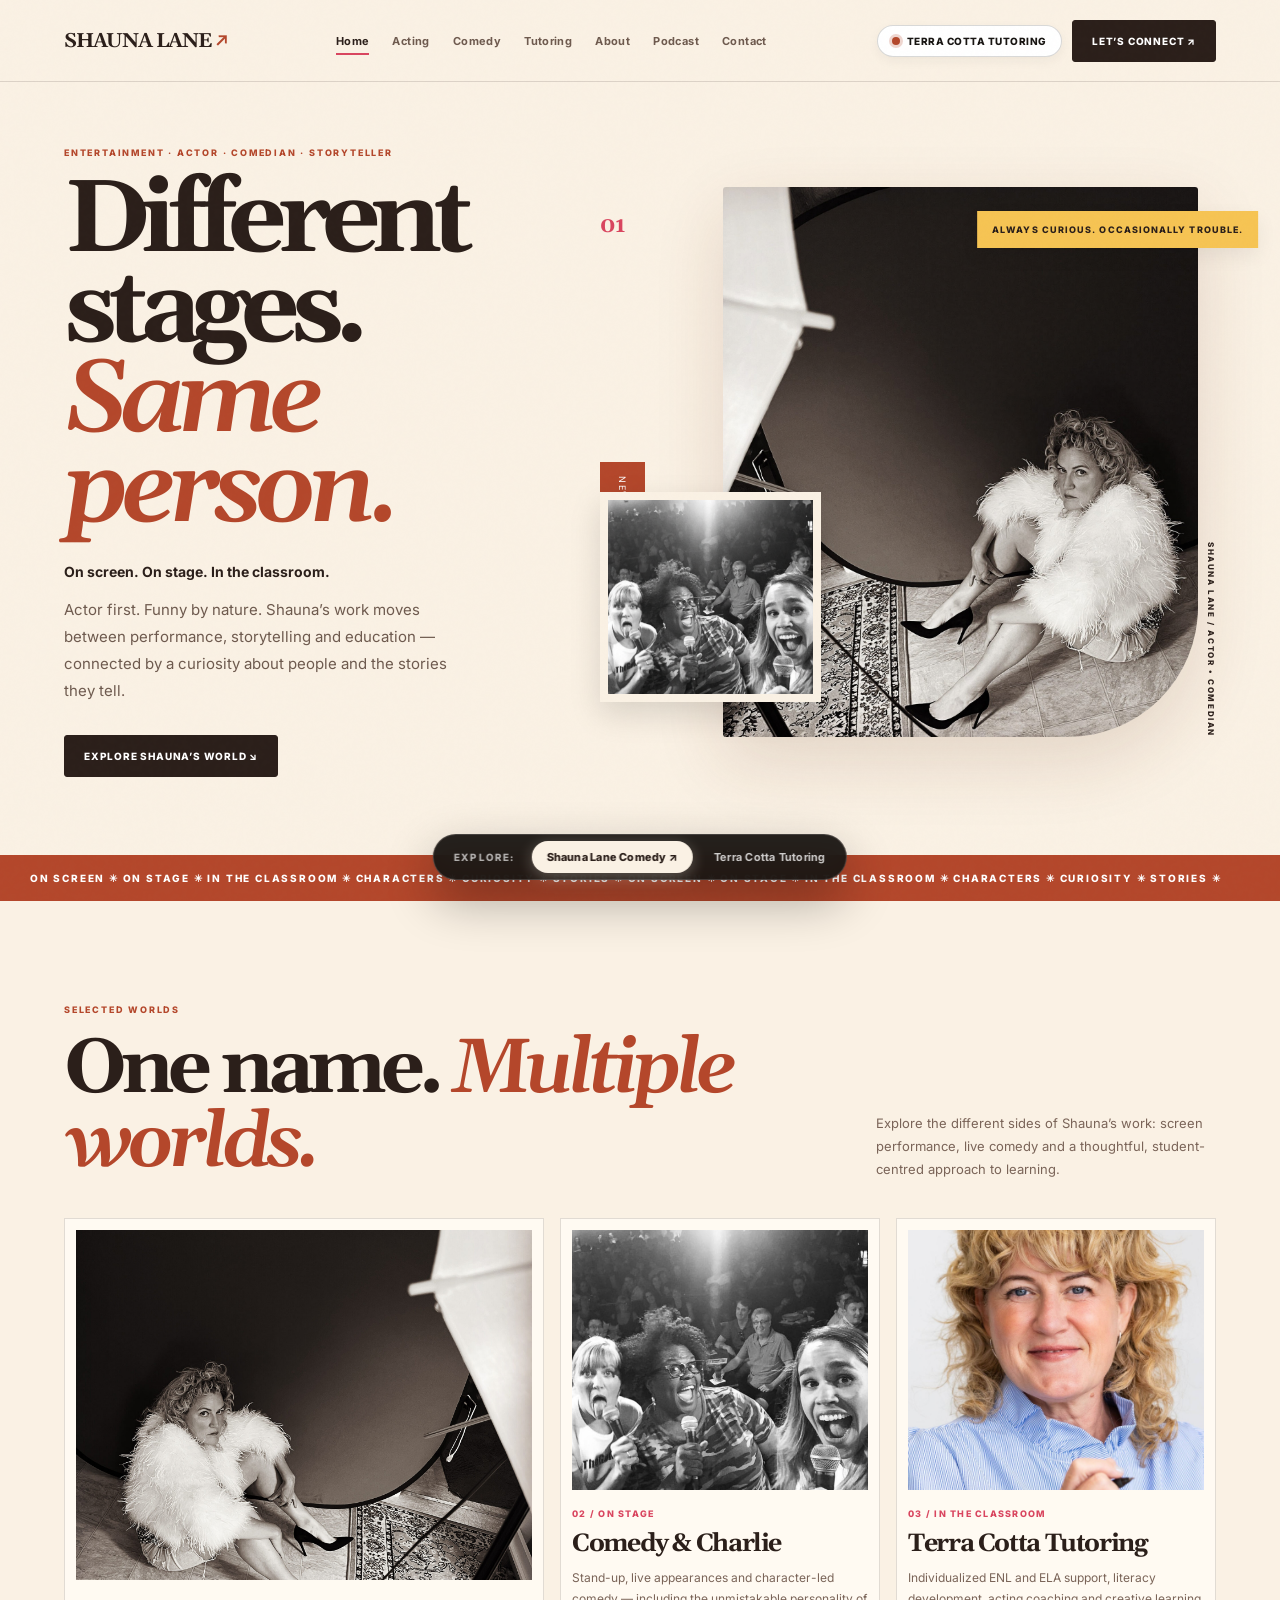
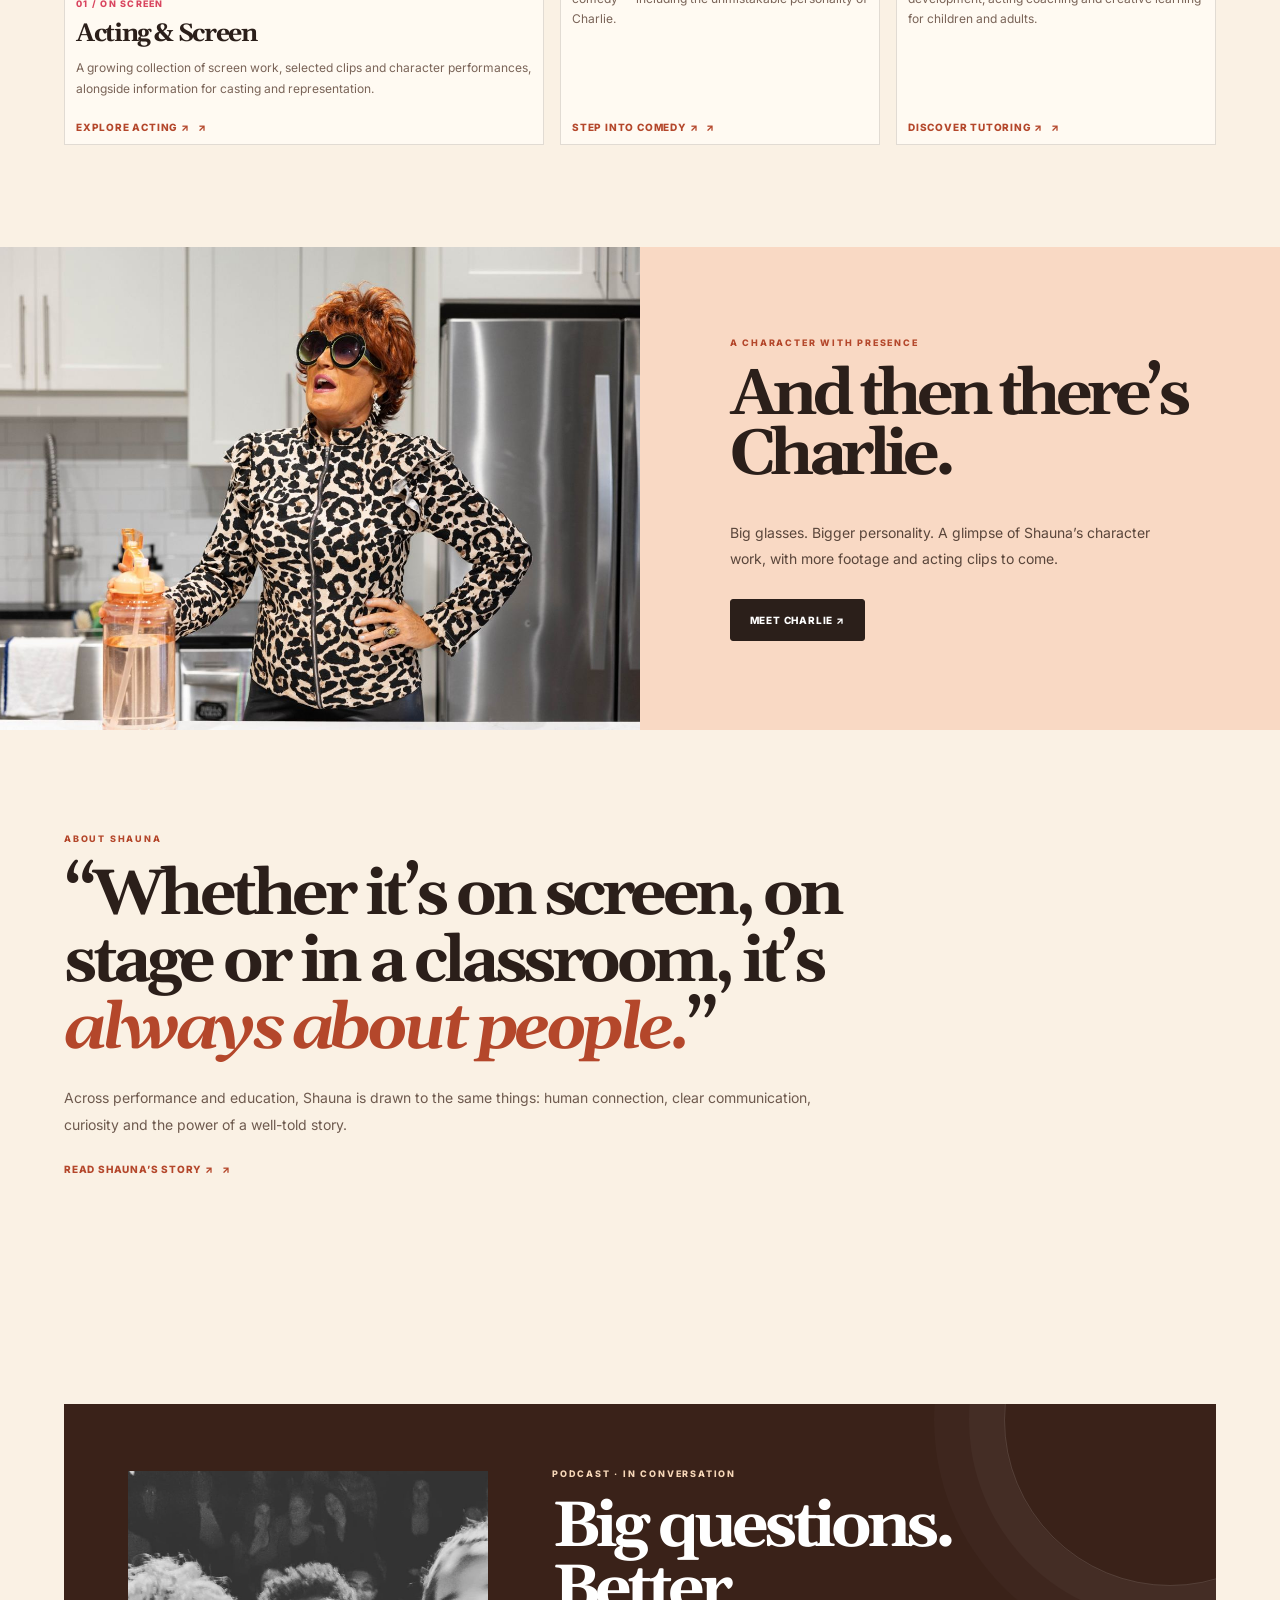
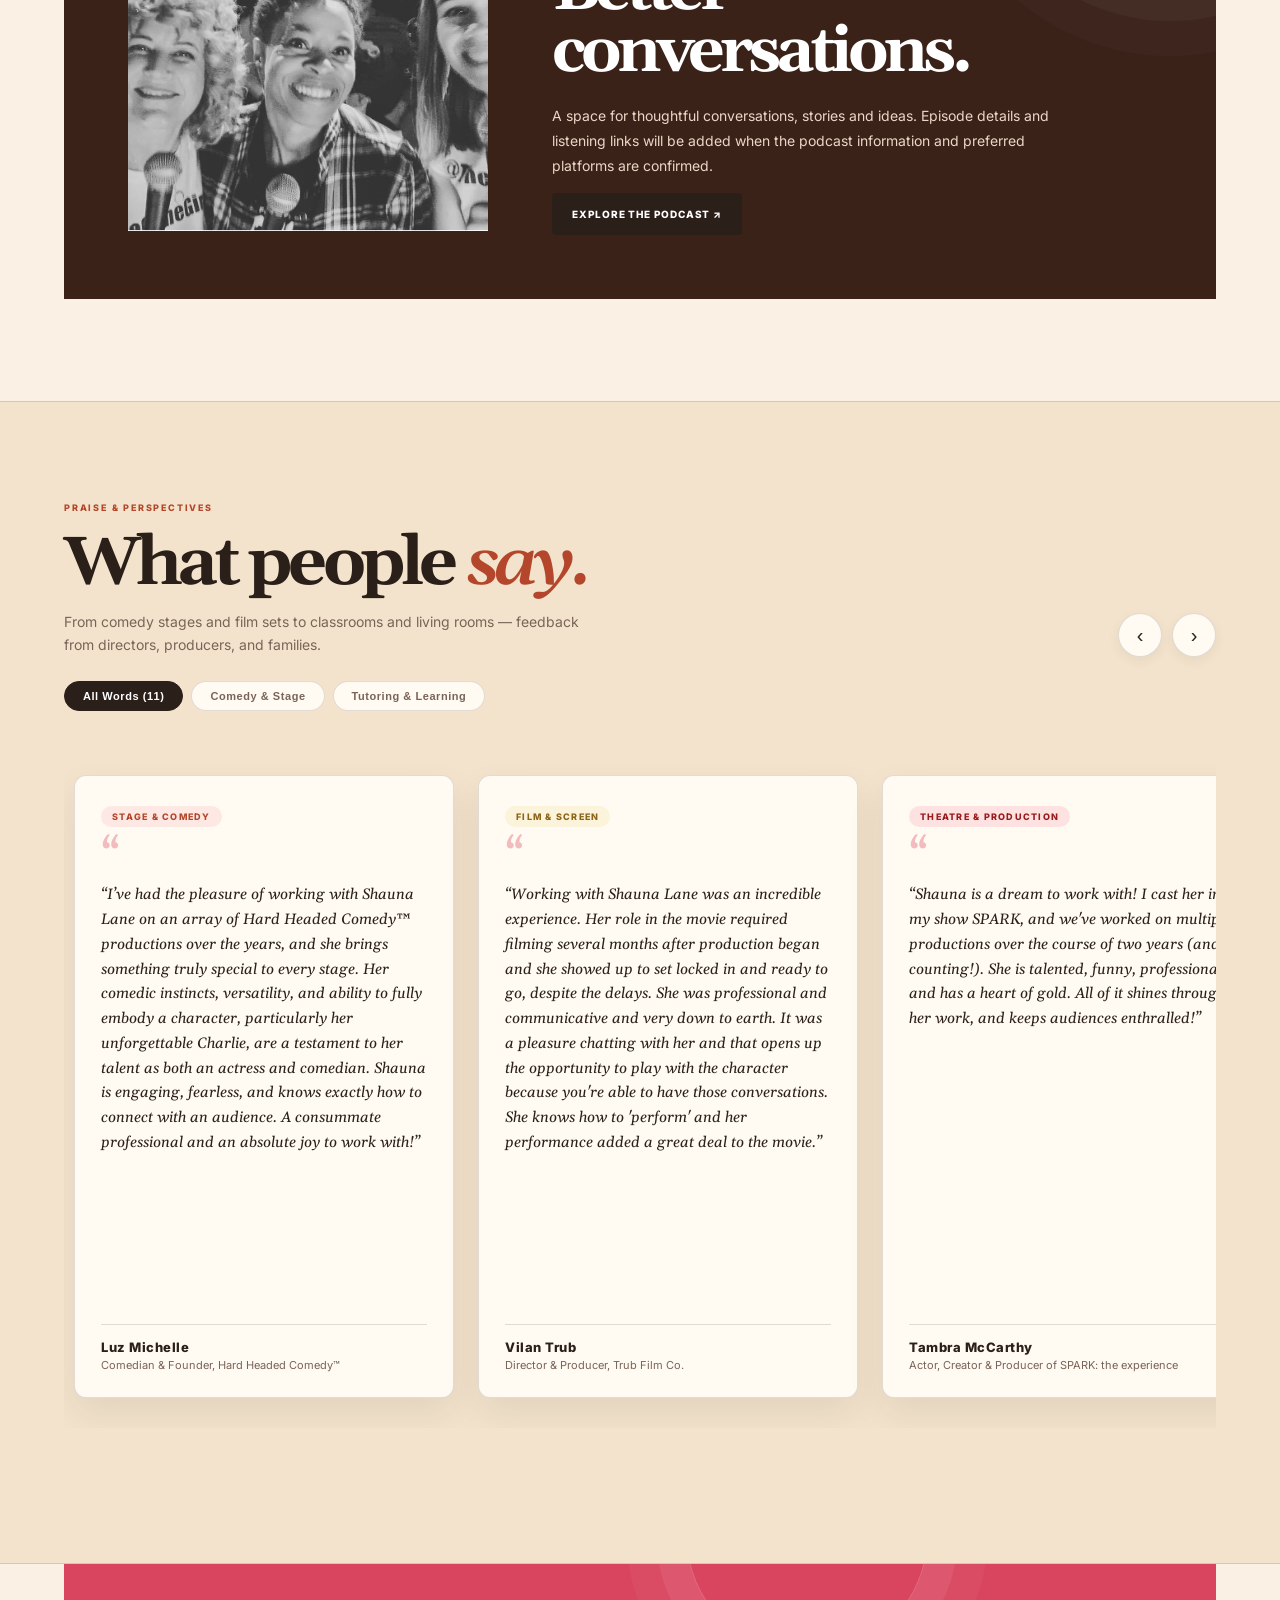
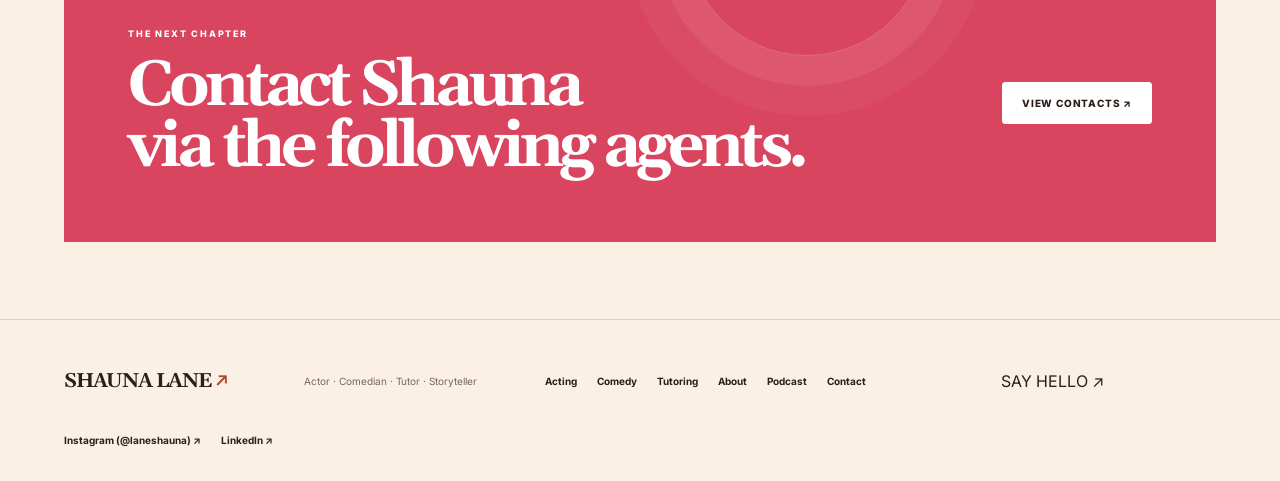
==== index.html @ b065441a "Ensure 3D testimonials are visible in both classic and collage homepage views" ====
<!doctype html>
<html lang="en">
<head>
  <meta charset="utf-8">
  <meta name="viewport" content="width=device-width,initial-scale=1">
  <meta name="theme-color" content="#faf1e4">
  <meta name="robots" content="index, follow">
  <title>Shauna Lane — Actor, Comedian, Tutor, Storyteller</title>
  <meta name="description" content="Actor first. Funny by nature. Shauna’s work moves between performance, storytelling and education — connected by a curiosity about people and the stories they tell.">
  <link rel="stylesheet" href="style.css">
  <link rel="stylesheet" href="warm-collage.css">
</head>
<body data-home-version="classic">
  <div class="progress" id="progress"></div>

  <!-- SHARED SITE TOPBAR WITH INTEGRATED VERSION SWITCHER -->
  <header class="topbar">
    <a class="wordmark" href="index.html">SHAUNA LANE<span>↗</span></a>
    <nav id="nav">
      <a class="active" href="index.html">Home</a>
      <a class="" href="acting.html">Acting</a>
      <a class="" href="comedy.html">Comedy</a>
      <a class="" href="tutoring.html">Tutoring</a>
      <a class="" href="about.html">About</a>
      <a class="" href="podcast.html">Podcast</a>
      <a class="" href="contact.html">Contact</a>
    </nav>
    <div class="topbar-actions">
      <a class="version-pill-header" href="https://terracottatutoring.com/" title="Visit the Terra Cotta Tutoring education site">
        <span class="dot"></span>
        <span class="label-text">Terra Cotta Tutoring</span>
      </a>
      <a class="connect" href="contact.html">LET’S CONNECT ↗</a>
      <button class="menu" id="menu" aria-label="Toggle navigation" aria-expanded="false">☰</button>
    </div>
  </header>

  <!-- ========================================================================
       VERSION 2: WARM & EXPRESSIVE COLLAGE HOMEPAGE (INSPIRED FREE-SPACING)
       Uses 100% genuine assets from the project ZIP
       ======================================================================== -->
  <main id="home-v2-collage" class="wc-wrapper">

    <!-- 1. HERO SECTION: FREE-SPACING COLLAGE -->
    <section class="wc-hero">
      <div class="wc-hero-brush-tl"></div>

      <div class="wc-container">
        <div class="wc-hero-grid">

          <!-- Left Column: Stacked Marker Headline -->
          <div class="wc-hero-left">
            <h1 class="wc-hero-stack">
              <span>Actor.</span>
              <span>Comedian.</span>
              <span>Tutor.</span>
              <span class="storyteller-line">Storyteller.</span>
            </h1>
            <p class="wc-hero-sub">Different stages. Same person.</p>
            <div class="wc-hero-curious">
              <span>Always curious.</span>
              <!-- Hand-drawn Heart SVG -->
              <svg width="28" height="28" viewBox="0 0 36 36" fill="none" aria-hidden="true">
                <path d="M18 30C18 30 5 21.2 5 11.8C5 7.4 8.4 4.5 12.2 4.5C15.1 4.5 17.2 6.4 18 8.6C18.8 6.4 20.9 4.5 23.8 4.5C27.6 4.5 31 7.4 31 11.8C31 21.2 18 30 18 30Z" stroke="#181512" stroke-width="2.6" stroke-linecap="round" stroke-linejoin="round"/>
              </svg>
            </div>
            <a class="wc-btn-pink" href="#wc-worlds">
              <span>Explore My World</span>
              <span aria-hidden="true">↓</span>
            </a>
          </div>

          <!-- Center Column: Expressive Portrait + Pink Aura + Crown Doodle -->
          <div class="wc-hero-center">
            <div class="wc-pink-aura"></div>

            <!-- Hand-drawn Crown SVG -->
            <svg class="wc-crown-doodle" viewBox="0 0 80 60" fill="none" aria-hidden="true">
              <path d="M10 48L6 16L27 31L40 10L53 31L74 16L70 48H10Z" stroke="#181512" stroke-width="4" stroke-linecap="round" stroke-linejoin="round" fill="#FFD633" fill-opacity="0.35"/>
            </svg>

            <div class="wc-center-portrait-frame">
              <img src="assets/acting.jpg" alt="Shauna Lane expressive portrait">
            </div>

            <!-- Handwritten Note Card Bottom-Left of Portrait -->
            <div class="wc-hero-note-card">
              Good People.<br>
              Great Stories.<br>
              Brighter Futures. ♡
            </div>
          </div>

          <!-- Right Column: Taped Polaroids ("On stage." & "In classrooms.") + NYC Skyline -->
          <div class="wc-hero-right">
            <div class="wc-polaroid-pair">
              <a href="comedy.html" class="wc-polaroid stage-pol" title="Explore Live Stand-Up & Comedy">
                <span class="wc-tape-pink" style="top:-10px;left:32%;transform:rotate(-4deg)"></span>
                <img src="assets/live-carolines.jpg" alt="Shauna performing live on stage">
                <span class="wc-polaroid-caption">On stage.</span>
              </a>

              <a href="tutoring.html" class="wc-polaroid class-pol" title="Explore Terra Cotta Tutoring">
                <span class="wc-tape-yellow" style="top:-11px;left:30%;transform:rotate(5deg)"></span>
                <img src="assets/tutoring.jpg" alt="Shauna in classrooms">
                <span class="wc-polaroid-caption">In classrooms.</span>
              </a>
            </div>

            <!-- NYC Skyline Collage + Handwritten City Note -->
            <div class="wc-skyline-cluster">
              <div class="wc-skyline-splash"></div>
              <svg class="wc-skyline-svg" viewBox="0 0 240 155" fill="none" aria-hidden="true">
                <!-- Stylized Empire State & NYC Silhouette -->
                <rect x="14" y="88" width="26" height="67" fill="#181512"/>
                <rect x="18" y="94" width="4" height="6" fill="#FDF8F2"/><rect x="26" y="94" width="4" height="6" fill="#FDF8F2"/>
                <rect x="18" y="106" width="4" height="6" fill="#FDF8F2"/><rect x="26" y="106" width="4" height="6" fill="#FDF8F2"/>
                <rect x="44" y="68" width="30" height="87" fill="#2A2420"/>
                <rect x="88" y="42" width="38" height="113" fill="#181512"/>
                <rect x="95" y="28" width="24" height="16" fill="#181512"/>
                <rect x="102" y="18" width="10" height="12" fill="#181512"/>
                <line x1="107" y1="2" x2="107" y2="18" stroke="#181512" stroke-width="3"/>
                <!-- Windows on Empire State -->
                <rect x="94" y="50" width="4" height="90" fill="#FDF8F2" opacity="0.55"/>
                <rect x="105" y="50" width="4" height="90" fill="#FDF8F2" opacity="0.55"/>
                <rect x="116" y="50" width="4" height="90" fill="#FDF8F2" opacity="0.55"/>
                <rect x="132" y="62" width="32" height="93" fill="#231F1C"/>
                <polygon points="148,44 132,62 164,62" fill="#231F1C"/>
                <rect x="168" y="80" width="28" height="75" fill="#181512"/>
                <rect x="200" y="96" width="26" height="59" fill="#2A2420"/>
              </svg>
              <div class="wc-city-note">
                New York.<br>
                London.<br>
                And Beyond. ♡
              </div>
            </div>
          </div>

        </div>
      </div>
    </section>

    <!-- 2. DUAL SPLIT SHOWCASE: "MAKE ME LAUGH" VS "HELP ME LEARN" -->
    <section class="wc-dual-worlds" id="wc-worlds">

      <!-- Left: MAKE ME LAUGH -->
      <div class="wc-world-laugh">
        <div class="wc-world-copy">
          <h2>MAKE ME<br>LAUGH</h2>
          <p class="wc-world-lead">Stand-up. Stories.<br>Characters. Live shows.</p>
          <div class="wc-world-cta-row">
            <a href="comedy.html" class="wc-circle-arrow pink" aria-label="Explore Comedy & Charlie">→</a>
            <div class="wc-hand-list">
              Comedy<br>
              Storytelling<br>
              Live Shows<br>
              ✳ Charlie &amp; More
            </div>
          </div>
        </div>
        <div class="wc-world-media">
          <a href="comedy.html" class="wc-stage-frame">
            <img src="assets/live-nycc.jpg" alt="Shauna Lane live stand-up at New York Comedy Club">
          </a>
        </div>
      </div>

      <!-- Right: HELP ME LEARN -->
      <div class="wc-world-learn">
        <div class="wc-world-copy">
          <h2>HELP ME<br>LEARN</h2>
          <p class="wc-world-lead">Personalized tutoring for<br>brighter futures.</p>
          <div class="wc-world-cta-row">
            <a href="tutoring.html" class="wc-circle-arrow blue" aria-label="Explore Terra Cotta Tutoring">→</a>
            <div class="wc-hand-list" style="color:var(--wc-ink)">
              ENL &amp; ELA<br>
              Grades K–12 &amp; Adults<br>
              Acting Coaching
            </div>
          </div>
        </div>
        <div class="wc-learn-photo-wrap">
          <a href="tutoring.html">
            <img class="wc-learn-img" src="assets/tutoring.jpg" alt="Shauna Lane — Terra Cotta Tutoring">
          </a>
          <div class="wc-pink-postit">
            <span class="wc-tape-yellow" style="top:-10px;left:28%;width:52px;height:18px"></span>
            Curiosity<br>
            Confidence<br>
            Growth<br>
            Always ♡
          </div>
        </div>
      </div>

    </section>

    <!-- 3. CREDENTIALS / STAGES / IN CONVERSATION BAR -->
    <section class="wc-featured-bar">
      <div class="wc-container wc-featured-inner">
        <div class="wc-featured-left">
          <div class="wc-featured-eyebrow">FEATURED STAGES / CREDENTIALS / IN CONVERSATION</div>
          <div class="wc-badges-row">
            <a href="comedy.html" class="wc-badge-item">CAROLINE’S ON BROADWAY</a>
            <a href="comedy.html" class="wc-badge-item sans">NY COMEDY FESTIVAL</a>
            <a href="tutoring.html" class="wc-badge-item wc-badge-bbc"><span>NTA</span> CERTIFIED TUTOR</a>
            <a href="podcast.html" class="wc-badge-item sans">🎙️ Apple Podcasts</a>
            <a href="podcast.html" class="wc-badge-item sans">🟢 Spotify</a>
          </div>
        </div>
        <div class="wc-featured-note">
          <div>
            Ideas · People<br>
            Growth · Laughter<br>
            Always.
          </div>
          <span style="font-size:26px">♡</span>
        </div>
      </div>
    </section>

    <!-- 4. "HI, I'M SHAUNA LANE" BIO + TAPED B&W PORTRAIT + QUOTE & CASSETTE -->
    <section class="wc-bio-section">
      <div class="wc-container wc-bio-grid">

        <!-- Left Bio Intro -->
        <div class="wc-bio-intro">
          <span class="hi-script">Hi, I’m</span>
          <h2>SHAUNA LANE</h2>
          <p>A comedian, actor and tutor who believes in good conversations, bigger possibilities and a kinder, more curious world. Across screen performance, live comedy and individualized teaching, it’s always about human connection.</p>
          <div class="wc-bio-actions">
            <a class="wc-btn-dark" href="about.html">
              <span>More About Me</span>
              <span>→</span>
            </a>
            <button type="button" class="wc-showreel-trigger"
              data-video-src="assets/just-go-along.mp4"
              data-video-poster="assets/just-go-along.jpg"
              data-video-title="Shauna Lane — Selected Screen Clip (Just Go Along With It)">
              <span class="wc-play-ring">▶</span>
              <span class="wc-showreel-text">
                <strong>Watch Screen Clip</strong>
                <span>Play Featured Reel</span>
              </span>
            </button>
          </div>
        </div>

        <!-- Center Taped B&W Portrait (`ss.jpg` from ZIP) -->
        <div class="wc-bio-portrait-box">
          <div class="wc-bio-polaroid">
            <span class="wc-tape-blue" style="top:-12px;left:18%;transform:rotate(-14deg)"></span>
            <span class="wc-tape-blue" style="bottom:-10px;left:32%;transform:rotate(12deg)"></span>
            <img src="ss.jpg" alt="Shauna Lane black and white portrait">
          </div>
          <div class="wc-sticky-note wc-bio-sticky">
            Same Person.<br>
            Multiple Worlds.<br>
            More to Explore.
          </div>
        </div>

        <!-- Right Quote & Retro Pink Cassette -->
        <div class="wc-bio-quote-col">
          <div>
            <span class="wc-quote-marks">“</span>
            <blockquote>
              Curiosity<br>
              changes<br>
              everything.
            </blockquote>
            <cite>— SHAUNA LANE</cite>
          </div>

          <div class="wc-cassette-illustration">
            <a href="podcast.html" title="Explore Podcast & Conversations">
              <svg class="wc-cassette-svg" viewBox="0 0 220 140" fill="none" aria-hidden="true">
                <rect x="8" y="10" width="204" height="120" rx="14" fill="#FF7EB9" stroke="#181512" stroke-width="4"/>
                <rect x="24" y="24" width="172" height="68" rx="8" fill="#FDF8F2" stroke="#181512" stroke-width="3"/>
                <rect x="24" y="24" width="172" height="18" rx="4" fill="#FFD633"/>
                <rect x="52" y="48" width="116" height="32" rx="16" fill="#181512"/>
                <circle cx="76" cy="64" r="11" fill="#FDF8F2" stroke="#181512" stroke-width="3"/>
                <circle cx="144" cy="64" r="11" fill="#FDF8F2" stroke="#181512" stroke-width="3"/>
                <rect x="95" y="54" width="30" height="20" rx="3" fill="#FF7EB9"/>
                <path d="M46 130L58 102H162L174 130" stroke="#181512" stroke-width="4" fill="#FF55A3"/>
                <circle cx="78" cy="116" r="4" fill="#181512"/>
                <circle cx="142" cy="116" r="4" fill="#181512"/>
              </svg>
            </a>
          </div>
        </div>

      </div>
    </section>

    <!-- COMBINED 3D SCROLL TESTIMONIALS (ENTERTAINMENT & TUTORING) -->
    <section class="t3d-section" id="testimonials">
      <div class="t3d-container">
        <div class="t3d-header">
          <div class="t3d-header-left">
            <div class="eyebrow">PRAISE &amp; PERSPECTIVES</div>
            <h2>What people <em>say.</em></h2>
            <p>From comedy stages and film sets to classrooms and living rooms — feedback from directors, producers, and families.</p>
          </div>
          <div class="t3d-controls">
            <button class="t3d-arrow prev" type="button" aria-label="Previous testimonial">‹</button>
            <button class="t3d-arrow next" type="button" aria-label="Next testimonial">›</button>
          </div>
        </div>

        <!-- CATEGORY FILTERS -->
        <div class="t3d-filters">
          <button class="t3d-filter-btn active" type="button" data-filter="all">All Words (11)</button>
          <button class="t3d-filter-btn" type="button" data-filter="entertainment">Comedy &amp; Stage</button>
          <button class="t3d-filter-btn" type="button" data-filter="tutoring">Tutoring &amp; Learning</button>
        </div>

        <!-- 3D CAROUSEL VIEWPORT & TRACK -->
        <div class="t3d-viewport">
          <div class="t3d-track">
            <!-- 1. Luz Michelle (Comedy) -->
            <div class="t3d-card" data-category="comedy">
              <div>
                <span class="t3d-badge comedy">STAGE &amp; COMEDY</span>
                <span class="t3d-quote-mark">“</span>
                <p class="t3d-body">“I’ve had the pleasure of working with Shauna Lane on an array of Hard Headed Comedy™ productions over the years, and she brings something truly special to every stage. Her comedic instincts, versatility, and ability to fully embody a character, particularly her unforgettable Charlie, are a testament to her talent as both an actress and comedian. Shauna is engaging, fearless, and knows exactly how to connect with an audience. A consummate professional and an absolute joy to work with!”</p>
              </div>
              <div class="t3d-author-box">
                <span class="t3d-author-name">Luz Michelle</span>
                <span class="t3d-author-role">Comedian &amp; Founder, Hard Headed Comedy™</span>
              </div>
            </div>

            <!-- 2. Vilan Trub (Film) -->
            <div class="t3d-card" data-category="film">
              <div>
                <span class="t3d-badge film">FILM &amp; SCREEN</span>
                <span class="t3d-quote-mark">“</span>
                <p class="t3d-body">“Working with Shauna Lane was an incredible experience. Her role in the movie required filming several months after production began and she showed up to set locked in and ready to go, despite the delays. She was professional and communicative and very down to earth. It was a pleasure chatting with her and that opens up the opportunity to play with the character because you're able to have those conversations. She knows how to 'perform' and her performance added a great deal to the movie.”</p>
              </div>
              <div class="t3d-author-box">
                <span class="t3d-author-name">Vilan Trub</span>
                <span class="t3d-author-role">Director &amp; Producer, Trub Film Co.</span>
              </div>
            </div>

            <!-- 3. Tambra McCarthy (Theatre/Production) -->
            <div class="t3d-card" data-category="spark">
              <div>
                <span class="t3d-badge spark">THEATRE &amp; PRODUCTION</span>
                <span class="t3d-quote-mark">“</span>
                <p class="t3d-body">“Shauna is a dream to work with! I cast her in my show SPARK, and we've worked on multiple productions over the course of two years (and counting!). She is talented, funny, professional and has a heart of gold. All of it shines through her work, and keeps audiences enthralled!”</p>
              </div>
              <div class="t3d-author-box">
                <span class="t3d-author-name">Tambra McCarthy</span>
                <span class="t3d-author-role">Actor, Creator &amp; Producer of SPARK: the experience</span>
              </div>
            </div>

            <!-- 4. Chris F. (Tutoring) -->
            <div class="t3d-card" data-category="tutoring">
              <div>
                <span class="t3d-badge tutoring">ACADEMIC &amp; CONFIDENCE</span>
                <span class="t3d-quote-mark">“</span>
                <p class="t3d-body">“Shauna is a wonderful tutor who was able to help my 17 year-old daughter across a variety of subjects. She has the kind of personality that made it easy for her to form a connection and her sense of humor provided a necessary lightness to what sometimes can be a slog for my daughter. Prior to working with Shauna my daughter lacked confidence and interest in school, but through their work together over the course of the academic year she became much more confident and developed a more secure belief in her abilities.”</p>
              </div>
              <div class="t3d-author-box">
                <span class="t3d-author-name">CHRIS F.</span>
                <span class="t3d-author-role">Parent of 17-Year-Old Student</span>
              </div>
            </div>

            <!-- 5. Jim G. (Tutoring) -->
            <div class="t3d-card" data-category="tutoring">
              <div>
                <span class="t3d-badge tutoring">READING &amp; ESL</span>
                <span class="t3d-quote-mark">“</span>
                <p class="t3d-body">“Shauna is an excellent tutor for reading and ESL. She always comes prepared with age and level-appropriate materials designed specifically for the kids. My daughter loves her and is always looking forward to the lessons.”</p>
              </div>
              <div class="t3d-author-box">
                <span class="t3d-author-name">JIM G.</span>
                <span class="t3d-author-role">Parent</span>
              </div>
            </div>

            <!-- 6. Ivette F. (Tutoring) -->
            <div class="t3d-card" data-category="tutoring">
              <div>
                <span class="t3d-badge tutoring">READING ENRICHMENT</span>
                <span class="t3d-quote-mark">“</span>
                <p class="t3d-body">“My experience with Shauna has been superb. I needed help providing reading enrichment to my children at our local library. Prior to meeting with her, we spoke on the phone and she immediately understood my needs. When working with my children, she always arrives on time to our library sessions and even brings materials for the kids to work on that supports their reading and reinforces their learning. In addition, she’s great when working with them independently or as a group. She understands their distinct personalities and needs and makes necessary adjustments in the routine to keep their interest in the reading material. Shauna has truly exceeded all of my expectations. My children and I are very fortunate to work with her.”</p>
              </div>
              <div class="t3d-author-box">
                <span class="t3d-author-name">IVETTE F.</span>
                <span class="t3d-author-role">Library Reading Enrichment Parent</span>
              </div>
            </div>

            <!-- 7. Amanda R. (Tutoring) -->
            <div class="t3d-card" data-category="tutoring">
              <div>
                <span class="t3d-badge tutoring">ESL ACCELERATION</span>
                <span class="t3d-quote-mark">“</span>
                <p class="t3d-body">“My son has been her student since we moved to the US in July 2023 and her expertise and support definitely made him adapt well and faster to the new school as well as significantly improve his English. She is a very serious and competent professional, great with kids! We are very glad we found her.”</p>
              </div>
              <div class="t3d-author-box">
                <span class="t3d-author-name">AMANDA R.</span>
                <span class="t3d-author-role">Parent of ESL Student</span>
              </div>
            </div>

            <!-- 8. Sheila H. (Tutoring) -->
            <div class="t3d-card" data-category="tutoring">
              <div>
                <span class="t3d-badge tutoring">ADULT ENGLISH LEARNER</span>
                <span class="t3d-quote-mark">“</span>
                <p class="t3d-body">“Amazing English teacher! The classes are well organized, easy to follow, and very effective. She creates a positive and supportive environment, which really helps build confidence. I’ve seen a big improvement in my speaking and understanding. I recommend 100% Terra Cotta Tutoring.”</p>
              </div>
              <div class="t3d-author-box">
                <span class="t3d-author-name">SHEILA H.</span>
                <span class="t3d-author-role">Adult English Student</span>
              </div>
            </div>

            <!-- 9. Christa C. (Tutoring) -->
            <div class="t3d-card" data-category="tutoring">
              <div>
                <span class="t3d-badge tutoring">PERFORMANCE &amp; COACHING</span>
                <span class="t3d-quote-mark">“</span>
                <p class="t3d-body">“Shauna helped my son prepare for a play. She worked with him to create a plan to learn his lines and taught him various techniques to become a better actor. We highly recommend her.”</p>
              </div>
              <div class="t3d-author-box">
                <span class="t3d-author-name">CHRISTA C.</span>
                <span class="t3d-author-role">Acting &amp; Lines Coaching Parent</span>
              </div>
            </div>

            <!-- 10. V SA (Tutoring) -->
            <div class="t3d-card" data-category="tutoring">
              <div>
                <span class="t3d-badge tutoring">COMPOSITION &amp; STRUCTURE</span>
                <span class="t3d-quote-mark">“</span>
                <p class="t3d-body">“My 6th grader really liked working with Shauna last year. He made a lot of progress in composition writing and structure, and his handwriting which was poor when she started working with him. She's very diligent and organized, and provides good direction. I'd recommend her to anyone.”</p>
              </div>
              <div class="t3d-author-box">
                <span class="t3d-author-name">V SA</span>
                <span class="t3d-author-role">6th Grade Parent</span>
              </div>
            </div>

            <!-- 11. Satoshi O. (Tutoring) -->
            <div class="t3d-card" data-category="tutoring">
              <div>
                <span class="t3d-badge tutoring">EARLY LANGUAGE ACQUISITION</span>
                <span class="t3d-quote-mark">“</span>
                <p class="t3d-body">“Shauna is an excellent tutor, and my six-year-old daughter truly enjoys her lessons. My daughter had never used English until she moved to the US a year ago. Shauna's approach aims to make her enjoy this new language and learn important words gradually. This method is effective in helping my child become accustomed to using English. We are consistently impressed by Shauna's attitude during the lessons. She prepares a wide range of games and materials, considering my daughter's interests and progress.”</p>
              </div>
              <div class="t3d-author-box">
                <span class="t3d-author-name">SATOSHI O.</span>
                <span class="t3d-author-role">Parent of 6-Year-Old Student</span>
              </div>
            </div>
          </div>
        </div>
      </div>
    </section>
    <section class="wc-tri-showcase" id="selected">
      <div class="wc-container wc-tri-grid">

        <!-- Column 1: Acting & Screen Work -->
        <article class="wc-tri-card">
          <div class="wc-tri-header">
            <h3>Acting &amp; Screen Work</h3>
            <span style="font-size:26px" aria-hidden="true">🎥</span>
          </div>
          <p class="wc-tri-sub">Commercials, film clips, television and character-driven performances. Click a clip below to preview directly:</p>
          <div class="wc-thumb-trio">
            <button type="button" class="wc-thumb-item"
              data-video-src="assets/just-go-along.mp4"
              data-video-poster="assets/just-go-along.jpg"
              data-video-title="Just Go Along With It — Screen Clip">
              <img src="assets/just-go-along.jpg" alt="Just Go Along With It clip">
              <span class="wc-thumb-play"><span>▶</span></span>
            </button>
            <button type="button" class="wc-thumb-item"
              data-video-src="assets/mamochka.mp4"
              data-video-poster="assets/mamochka.jpg"
              data-video-title="MAMOCHKA — Screen Clip 1">
              <img src="assets/mamochka.jpg" alt="Mamochka clip">
              <span class="wc-thumb-play"><span>▶</span></span>
            </button>
            <a href="acting.html" class="wc-thumb-item" title="View Acting Portfolio">
              <img src="assets/acting-hero.jpg" alt="Shauna Lane Acting Portfolio">
            </a>
          </div>
          <a class="wc-pill-outline" href="acting.html">
            <span>View Clips &amp; Credits</span>
            <span>→</span>
          </a>
        </article>

        <!-- Column 2: Tutoring Services -->
        <article class="wc-tri-card">
          <div class="wc-tri-header">
            <h3>Tutoring Services</h3>
            <span style="font-size:26px" aria-hidden="true">📖</span>
          </div>
          <p class="wc-tri-sub">Terra Cotta Tutoring: individualized ENL, ELA, Orton-Gillingham literacy and acting coaching for K–12 &amp; adults.</p>
          <div class="wc-thumb-trio">
            <a href="tutoring.html" class="wc-thumb-item">
              <img src="assets/tutoring.jpg" alt="Terra Cotta Tutoring" style="object-position:center 15%">
            </a>
            <a href="tutoring.html" class="wc-thumb-item">
              <img src="assets/acting.jpg" alt="Acting & Public Speaking Coaching">
            </a>
            <a href="about.html" class="wc-thumb-item">
              <img src="ss.jpg" alt="Shauna Lane Educator">
            </a>
          </div>
          <a class="wc-pill-outline" href="tutoring.html">
            <span>Learn More</span>
            <span>→</span>
          </a>
        </article>

        <!-- Column 3: Podcasts & Conversations -->
        <article class="wc-tri-card">
          <div class="wc-tri-header">
            <h3>Podcasts &amp; Conversations</h3>
            <span style="font-size:26px" aria-hidden="true">🎙️</span>
          </div>
          <p class="wc-tri-sub">Big questions and better conversations from live shows at Caroline’s on Broadway, NYCC and studio episodes.</p>
          <div class="wc-thumb-trio">
            <a href="podcast.html" class="wc-thumb-item">
              <img src="assets/live-nycc.jpg" alt="Live at New York Comedy Club">
            </a>
            <a href="podcast.html" class="wc-thumb-item">
              <img src="assets/live-carolines.jpg" alt="Live at Caroline's on Broadway">
            </a>
            <a href="comedy.html" class="wc-thumb-item">
              <img src="assets/charlie-kitchen.jpg" alt="Character & Comedy Stories">
            </a>
          </div>
          <a class="wc-pill-outline" href="podcast.html">
            <span>Listen Now</span>
            <span>→</span>
          </a>
        </article>

      </div>
    </section>

    <!-- 6. MEET CHARLIE — CHARACTER SPOTLIGHT USING ALL CHARLIE ASSETS -->
    <section class="wc-charlie-strip">
      <div class="wc-container wc-charlie-inner">
        <div class="wc-charlie-copy">
          <span class="wc-tag-pill">A CHARACTER WITH PRESENCE</span>
          <h2>And then there’s Charlie.</h2>
          <p>Big glasses. Bigger personality. Charlie brings a distinct point of view, a larger-than-life presence and a playful edge to Shauna’s character work.</p>
          <a class="wc-btn-dark" href="comedy.html">
            <span>Meet Charlie &amp; Comedy</span>
            <span>↗</span>
          </a>
        </div>
        <div class="wc-charlie-polaroids">
          <a href="comedy.html" class="wc-polaroid">
            <span class="wc-tape-yellow" style="top:-10px;left:28%"></span>
            <img src="assets/charlie-kitchen.jpg" alt="Charlie in the kitchen">
            <span class="wc-polaroid-caption">Charlie</span>
          </a>
          <a href="comedy.html" class="wc-polaroid">
            <span class="wc-tape-pink" style="top:-10px;left:32%"></span>
            <img src="assets/charlie-disco.jpg" alt="Charlie disco">
            <span class="wc-polaroid-caption">Larger than life</span>
          </a>
          <a href="comedy.html" class="wc-polaroid">
            <span class="wc-tape-blue" style="top:-10px;left:30%"></span>
            <img src="assets/charlie.jpg" alt="Charlie portrait">
            <span class="wc-polaroid-caption">Unmistakable</span>
          </a>
        </div>
      </div>
    </section>

    <!-- 7. BOTTOM "A PLACE TO GROW..." BANNER -->
    <section class="wc-grow-banner">
      <div class="wc-container wc-grow-grid">

        <div class="wc-grow-left">
          <!-- Hand-drawn Terra Cotta Flower Pot SVG -->
          <svg class="wc-flowerpot-svg" viewBox="0 0 120 150" fill="none" aria-hidden="true">
            <!-- Stems & Leaves -->
            <path d="M60 78C60 55 48 36 38 24" stroke="#1E7A44" stroke-width="4" stroke-linecap="round"/>
            <path d="M60 78C64 50 76 32 86 20" stroke="#1E7A44" stroke-width="4" stroke-linecap="round"/>
            <path d="M60 78V18" stroke="#1E7A44" stroke-width="4" stroke-linecap="round"/>
            <ellipse cx="44" cy="54" rx="12" ry="6" transform="rotate(-25 44 54)" fill="#34A853" stroke="#181512" stroke-width="2.5"/>
            <ellipse cx="77" cy="50" rx="12" ry="6" transform="rotate(25 77 50)" fill="#34A853" stroke="#181512" stroke-width="2.5"/>
            <!-- Flowers -->
            <circle cx="36" cy="22" r="11" fill="#FF6EB4" stroke="#181512" stroke-width="2.5"/>
            <circle cx="36" cy="22" r="4" fill="#FFD633"/>
            <circle cx="60" cy="14" r="12" fill="#FFD633" stroke="#181512" stroke-width="2.5"/>
            <circle cx="60" cy="14" r="4" fill="#FF55A3"/>
            <circle cx="86" cy="20" r="11" fill="#63A1FF" stroke="#181512" stroke-width="2.5"/>
            <circle cx="86" cy="20" r="4" fill="#FFD633"/>
            <!-- Terra Cotta Pot -->
            <rect x="26" y="76" width="68" height="14" rx="4" fill="#D96B43" stroke="#181512" stroke-width="3"/>
            <path d="M32 90H88L80 142H40L32 90Z" fill="#C85A32" stroke="#181512" stroke-width="3" stroke-linejoin="round"/>
          </svg>
          <div class="wc-grow-title">
            A Place<br>
            To Grow... ♡
          </div>
        </div>

        <div class="wc-grow-center">
          <p>Whether it’s on stage, on screen or in a classroom,<br><strong>it’s always about people.</strong></p>
          <a class="wc-btn-blue" href="contact.html">
            <span>Let’s Work Together</span>
            <span>→</span>
          </a>
        </div>

        <div class="wc-grow-right">
          <div class="wc-spaces-note">
            Different<br>
            Spaces.<br>
            Same Purpose. ☺
          </div>
          <div class="wc-sun-circle">
            New York.<br>
            London.<br>
            And Beyond.
          </div>
        </div>

      </div>
    </section>

  </main>

  <!-- ========================================================================
       VERSION 1: ORIGINAL EDITORIAL HOMEPAGE (100% UNTOUCHED FROM YOUR ZIP)
       ======================================================================== -->
  <main id="home-v1-classic">
    <section class="hero">
      <div class="hero-copy">
        <div class="eyebrow">ENTERTAINMENT · ACTOR · COMEDIAN · STORYTELLER</div>
        <h1>Different stages.<br><em>Same person.</em></h1>
        <p class="tagline">On screen. On stage. In the classroom.</p>
        <p class="intro">Actor first. Funny by nature. Shauna’s work moves between performance, storytelling and education — connected by a curiosity about people and the stories they tell.</p>
        <a class="button" href="#selected-v1">EXPLORE SHAUNA’S WORLD ↘</a>
      </div>
      <div class="hero-visual">
        <span class="hero-label">ALWAYS CURIOUS. OCCASIONALLY TROUBLE.</span>
        <span class="hero-index">NEW YORK · AND BEYOND</span>
        <img class="hero-photo" src="ss.jpg" alt="Shauna Lane seated on the floor in a black-and-white portrait" style="object-position:center center">
        <div class="photo-float">
          <img src="assets/live-carolines.jpg" alt="Shauna on stage with two fellow comedians">
        </div>
      </div>
    </section>
    <div class="ticker">
      <span>ON SCREEN ✳ ON STAGE ✳ IN THE CLASSROOM ✳ CHARACTERS ✳ CURIOSITY ✳ STORIES ✳ ON SCREEN ✳ ON STAGE ✳ IN THE CLASSROOM ✳ CHARACTERS ✳ CURIOSITY ✳ STORIES ✳</span>
    </div>
    <section class="section" id="selected-v1">
      <div class="section-head">
        <div>
          <div class="eyebrow">SELECTED WORLDS</div>
          <h2>One name. <em>Multiple worlds.</em></h2>
        </div>
        <p>Explore the different sides of Shauna’s work: screen performance, live comedy and a thoughtful, student-centred approach to learning.</p>
      </div>
      <div class="work-grid">
        <a class="work-card" href="acting.html">
          <img src="assets/acting-hero.jpg" alt="" style="object-position:30% 50%">
          <span class="num">01 / ON SCREEN</span>
          <h3>Acting &amp; Screen</h3>
          <p>A growing collection of screen work, selected clips and character performances, alongside information for casting and representation.</p>
          <span class="text-link">EXPLORE ACTING ↗</span>
        </a>
        <a class="work-card" href="comedy.html">
          <img src="assets/live-carolines.jpg" alt="">
          <span class="num">02 / ON STAGE</span>
          <h3>Comedy &amp; Charlie</h3>
          <p>Stand-up, live appearances and character-led comedy — including the unmistakable personality of Charlie.</p>
          <span class="text-link">STEP INTO COMEDY ↗</span>
        </a>
        <a class="work-card" href="tutoring.html">
          <img src="assets/tutoring.jpg" alt="">
          <span class="num">03 / IN THE CLASSROOM</span>
          <h3>Terra Cotta Tutoring</h3>
          <p>Individualized ENL and ELA support, literacy development, acting coaching and creative learning for children and adults.</p>
          <span class="text-link">DISCOVER TUTORING ↗</span>
        </a>
      </div>
    </section>
    <section class="split">
      <div class="split-image">
        <img src="assets/charlie-kitchen.jpg" alt="Charlie in sunglasses and a leopard-print top">
      </div>
      <div class="split-copy blue">
        <div class="eyebrow">A CHARACTER WITH PRESENCE</div>
        <h2>And then there’s Charlie.</h2>
        <p>Big glasses. Bigger personality. A glimpse of Shauna’s character work, with more footage and acting clips to come.</p>
        <a class="button" href="comedy.html">MEET CHARLIE ↗</a>
      </div>
    </section>
    <section class="section editorial-copy">
      <div class="eyebrow">ABOUT SHAUNA</div>
      <h2>“Whether it’s on screen, on stage or in a classroom, it’s <em>always about people.</em>”</h2>
      <p>Across performance and education, Shauna is drawn to the same things: human connection, clear communication, curiosity and the power of a well-told story.</p>
      <p><a class="text-link" href="about.html">READ SHAUNA’S STORY ↗</a></p>
    </section>
    <section class="section">
      <div class="podcast-row">
        <div class="podcast-art">
          <img src="assets/live-nycc.jpg" alt="Three women with microphones at a live show" class="bw">
        </div>
        <div>
          <div class="eyebrow" style="color:#f6d7b8">PODCAST · IN CONVERSATION</div>
          <h2>Big questions.<br>Better conversations.</h2>
          <p>A space for thoughtful conversations, stories and ideas. Episode details and listening links will be added when the podcast information and preferred platforms are confirmed.</p>
          <a class="button" href="podcast.html">EXPLORE THE PODCAST ↗</a>
        </div>
      </div>
    </section>

    <!-- COMBINED 3D SCROLL TESTIMONIALS (ENTERTAINMENT & TUTORING) -->
    <section class="t3d-section" id="testimonials-v1">
      <div class="t3d-container">
        <div class="t3d-header">
          <div class="t3d-header-left">
            <div class="eyebrow">PRAISE &amp; PERSPECTIVES</div>
            <h2>What people <em>say.</em></h2>
            <p>From comedy stages and film sets to classrooms and living rooms — feedback from directors, producers, and families.</p>
          </div>
          <div class="t3d-controls">
            <button class="t3d-arrow prev" type="button" aria-label="Previous testimonial">‹</button>
            <button class="t3d-arrow next" type="button" aria-label="Next testimonial">›</button>
          </div>
        </div>

        <!-- CATEGORY FILTERS -->
        <div class="t3d-filters">
          <button class="t3d-filter-btn active" type="button" data-filter="all">All Words (11)</button>
          <button class="t3d-filter-btn" type="button" data-filter="entertainment">Comedy &amp; Stage</button>
          <button class="t3d-filter-btn" type="button" data-filter="tutoring">Tutoring &amp; Learning</button>
        </div>

        <!-- 3D CAROUSEL VIEWPORT & TRACK -->
        <div class="t3d-viewport">
          <div class="t3d-track">
            <!-- 1. Luz Michelle (Comedy) -->
            <div class="t3d-card" data-category="comedy">
              <div>
                <span class="t3d-badge comedy">STAGE &amp; COMEDY</span>
                <span class="t3d-quote-mark">“</span>
                <p class="t3d-body">“I’ve had the pleasure of working with Shauna Lane on an array of Hard Headed Comedy™ productions over the years, and she brings something truly special to every stage. Her comedic instincts, versatility, and ability to fully embody a character, particularly her unforgettable Charlie, are a testament to her talent as both an actress and comedian. Shauna is engaging, fearless, and knows exactly how to connect with an audience. A consummate professional and an absolute joy to work with!”</p>
              </div>
              <div class="t3d-author-box">
                <span class="t3d-author-name">Luz Michelle</span>
                <span class="t3d-author-role">Comedian &amp; Founder, Hard Headed Comedy™</span>
              </div>
            </div>

            <!-- 2. Vilan Trub (Film) -->
            <div class="t3d-card" data-category="film">
              <div>
                <span class="t3d-badge film">FILM &amp; SCREEN</span>
                <span class="t3d-quote-mark">“</span>
                <p class="t3d-body">“Working with Shauna Lane was an incredible experience. Her role in the movie required filming several months after production began and she showed up to set locked in and ready to go, despite the delays. She was professional and communicative and very down to earth. It was a pleasure chatting with her and that opens up the opportunity to play with the character because you're able to have those conversations. She knows how to 'perform' and her performance added a great deal to the movie.”</p>
              </div>
              <div class="t3d-author-box">
                <span class="t3d-author-name">Vilan Trub</span>
                <span class="t3d-author-role">Director &amp; Producer, Trub Film Co.</span>
              </div>
            </div>

            <!-- 3. Tambra McCarthy (Theatre/Production) -->
            <div class="t3d-card" data-category="spark">
              <div>
                <span class="t3d-badge spark">THEATRE &amp; PRODUCTION</span>
                <span class="t3d-quote-mark">“</span>
                <p class="t3d-body">“Shauna is a dream to work with! I cast her in my show SPARK, and we've worked on multiple productions over the course of two years (and counting!). She is talented, funny, professional and has a heart of gold. All of it shines through her work, and keeps audiences enthralled!”</p>
              </div>
              <div class="t3d-author-box">
                <span class="t3d-author-name">Tambra McCarthy</span>
                <span class="t3d-author-role">Actor, Creator &amp; Producer of SPARK: the experience</span>
              </div>
            </div>

            <!-- 4. Chris F. (Tutoring) -->
            <div class="t3d-card" data-category="tutoring">
              <div>
                <span class="t3d-badge tutoring">ACADEMIC &amp; CONFIDENCE</span>
                <span class="t3d-quote-mark">“</span>
                <p class="t3d-body">“Shauna is a wonderful tutor who was able to help my 17 year-old daughter across a variety of subjects. She has the kind of personality that made it easy for her to form a connection and her sense of humor provided a necessary lightness to what sometimes can be a slog for my daughter. Prior to working with Shauna my daughter lacked confidence and interest in school, but through their work together over the course of the academic year she became much more confident and developed a more secure belief in her abilities.”</p>
              </div>
              <div class="t3d-author-box">
                <span class="t3d-author-name">CHRIS F.</span>
                <span class="t3d-author-role">Parent of 17-Year-Old Student</span>
              </div>
            </div>

            <!-- 5. Jim G. (Tutoring) -->
            <div class="t3d-card" data-category="tutoring">
              <div>
                <span class="t3d-badge tutoring">READING &amp; ESL</span>
                <span class="t3d-quote-mark">“</span>
                <p class="t3d-body">“Shauna is an excellent tutor for reading and ESL. She always comes prepared with age and level-appropriate materials designed specifically for the kids. My daughter loves her and is always looking forward to the lessons.”</p>
              </div>
              <div class="t3d-author-box">
                <span class="t3d-author-name">JIM G.</span>
                <span class="t3d-author-role">Parent</span>
              </div>
            </div>

            <!-- 6. Ivette F. (Tutoring) -->
            <div class="t3d-card" data-category="tutoring">
              <div>
                <span class="t3d-badge tutoring">READING ENRICHMENT</span>
                <span class="t3d-quote-mark">“</span>
                <p class="t3d-body">“My experience with Shauna has been superb. I needed help providing reading enrichment to my children at our local library. Prior to meeting with her, we spoke on the phone and she immediately understood my needs. When working with my children, she always arrives on time to our library sessions and even brings materials for the kids to work on that supports their reading and reinforces their learning. In addition, she’s great when working with them independently or as a group. She understands their distinct personalities and needs and makes necessary adjustments in the routine to keep their interest in the reading material. Shauna has truly exceeded all of my expectations. My children and I are very fortunate to work with her.”</p>
              </div>
              <div class="t3d-author-box">
                <span class="t3d-author-name">IVETTE F.</span>
                <span class="t3d-author-role">Library Reading Enrichment Parent</span>
              </div>
            </div>

            <!-- 7. Amanda R. (Tutoring) -->
            <div class="t3d-card" data-category="tutoring">
              <div>
                <span class="t3d-badge tutoring">ESL ACCELERATION</span>
                <span class="t3d-quote-mark">“</span>
                <p class="t3d-body">“My son has been her student since we moved to the US in July 2023 and her expertise and support definitely made him adapt well and faster to the new school as well as significantly improve his English. She is a very serious and competent professional, great with kids! We are very glad we found her.”</p>
              </div>
              <div class="t3d-author-box">
                <span class="t3d-author-name">AMANDA R.</span>
                <span class="t3d-author-role">Parent of ESL Student</span>
              </div>
            </div>

            <!-- 8. Sheila H. (Tutoring) -->
            <div class="t3d-card" data-category="tutoring">
              <div>
                <span class="t3d-badge tutoring">ADULT ENGLISH LEARNER</span>
                <span class="t3d-quote-mark">“</span>
                <p class="t3d-body">“Amazing English teacher! The classes are well organized, easy to follow, and very effective. She creates a positive and supportive environment, which really helps build confidence. I’ve seen a big improvement in my speaking and understanding. I recommend 100% Terra Cotta Tutoring.”</p>
              </div>
              <div class="t3d-author-box">
                <span class="t3d-author-name">SHEILA H.</span>
                <span class="t3d-author-role">Adult English Student</span>
              </div>
            </div>

            <!-- 9. Christa C. (Tutoring) -->
            <div class="t3d-card" data-category="tutoring">
              <div>
                <span class="t3d-badge tutoring">PERFORMANCE &amp; COACHING</span>
                <span class="t3d-quote-mark">“</span>
                <p class="t3d-body">“Shauna helped my son prepare for a play. She worked with him to create a plan to learn his lines and taught him various techniques to become a better actor. We highly recommend her.”</p>
              </div>
              <div class="t3d-author-box">
                <span class="t3d-author-name">CHRISTA C.</span>
                <span class="t3d-author-role">Acting &amp; Lines Coaching Parent</span>
              </div>
            </div>

            <!-- 10. V SA (Tutoring) -->
            <div class="t3d-card" data-category="tutoring">
              <div>
                <span class="t3d-badge tutoring">COMPOSITION &amp; STRUCTURE</span>
                <span class="t3d-quote-mark">“</span>
                <p class="t3d-body">“My 6th grader really liked working with Shauna last year. He made a lot of progress in composition writing and structure, and his handwriting which was poor when she started working with him. She's very diligent and organized, and provides good direction. I'd recommend her to anyone.”</p>
              </div>
              <div class="t3d-author-box">
                <span class="t3d-author-name">V SA</span>
                <span class="t3d-author-role">6th Grade Parent</span>
              </div>
            </div>

            <!-- 11. Satoshi O. (Tutoring) -->
            <div class="t3d-card" data-category="tutoring">
              <div>
                <span class="t3d-badge tutoring">EARLY LANGUAGE ACQUISITION</span>
                <span class="t3d-quote-mark">“</span>
                <p class="t3d-body">“Shauna is an excellent tutor, and my six-year-old daughter truly enjoys her lessons. My daughter had never used English until she moved to the US a year ago. Shauna's approach aims to make her enjoy this new language and learn important words gradually. This method is effective in helping my child become accustomed to using English. We are consistently impressed by Shauna's attitude during the lessons. She prepares a wide range of games and materials, considering my daughter's interests and progress.”</p>
              </div>
              <div class="t3d-author-box">
                <span class="t3d-author-name">SATOSHI O.</span>
                <span class="t3d-author-role">Parent of 6-Year-Old Student</span>
              </div>
            </div>
          </div>
        </div>
      </div>
    </section>
    <section class="cta">
      <div>
        <div class="eyebrow" style="color:#fff">THE NEXT CHAPTER</div>
        <h2>Contact Shauna<br>via the following agents.</h2>
      </div>
      <a class="button" href="contact.html">VIEW CONTACTS ↗</a>
    </section>
  </main>

  <!-- SHARED FOOTER -->
  <footer>
    <a class="wordmark" href="index.html">SHAUNA LANE<span>↗</span></a>
    <p>Actor · Comedian · Tutor · Storyteller</p>
    <div class="footer-links">
      <a href="acting.html">Acting</a>
      <a href="comedy.html">Comedy</a>
      <a href="tutoring.html">Tutoring</a>
      <a href="about.html">About</a>
      <a href="podcast.html">Podcast</a>
      <a href="contact.html">Contact</a>
    </div>
    <a href="mailto:shaunalaneproductions@gmail.com">SAY HELLO ↗</a>     <div class="footer-links" style="margin-top:12px">       <a href="https://www.instagram.com/laneshauna" target="_blank" rel="noopener">Instagram (@laneshauna) ↗</a>       <a href="https://www.linkedin.com/in/shauna-lane-bb55576a" target="_blank" rel="noopener">LinkedIn ↗</a>     </div>
  </footer>

  <!-- FLOATING BOTTOM VERSION SWITCHER DOCK -->
  <div class="version-switcher-dock" role="region" aria-label="Website section switcher">
    <span class="version-switcher-label">Explore:</span>
    <a class="version-btn active" data-site-view="magazine" href="index.html" aria-current="page">Shauna Lane Comedy ↗</a>
    <a class="version-btn" data-site-view="tutoring" href="https://terracottatutoring.com/">Terra Cotta Tutoring</a>
  </div>

  <!-- VIDEO CLIP LIGHTBOX MODAL -->
  <div class="wc-video-modal" id="wcVideoModal" hidden>
    <div class="wc-video-dialog" role="dialog" aria-modal="true" aria-labelledby="wcModalVideoTitle">
      <div class="wc-video-header">
        <h4 id="wcModalVideoTitle">Selected Screen Clip</h4>
        <button type="button" class="wc-video-close" id="wcModalVideoClose" aria-label="Close video">×</button>
      </div>
      <div class="wc-video-body">
        <video id="wcModalVideoPlayer" controls playsinline preload="metadata"></video>
      </div>
    </div>
  </div>

  <script src="script.js"></script>
</body>
</html>
---- style.css ----
@import url('https://fonts.googleapis.com/css2?family=Gelasio:ital,wght@0,500;0,700;1,500&family=Inter:wght@400;500;600;800&display=swap');

:root{
  --paper:#faf1e4;--paper-2:#f3e3cc;--ink:#2b1f1a;--muted:#7a6458;
  --blue:#b4472b;--blue-deep:#8f3519;--orange:#d9455f;--lime:#f6c453;
  --card:#fffaf2;--line:rgba(43,31,26,.14);--shadow:0 24px 70px rgba(90,45,20,.14);
  --ease:cubic-bezier(.2,.75,.25,1);--radius:8px;
}
*{box-sizing:border-box}
html{scroll-behavior:smooth;scroll-padding-top:90px}
body{margin:0;background:var(--paper);color:var(--ink);font-family:'Inter',sans-serif;overflow-x:hidden}
body:before{content:"";position:fixed;inset:0;pointer-events:none;z-index:50;opacity:.12;background-image:url("data:image/svg+xml,%3Csvg viewBox='0 0 180 180' xmlns='http://www.w3.org/2000/svg'%3E%3Cfilter id='n'%3E%3CfeTurbulence type='fractalNoise' baseFrequency='.9' numOctaves='3' stitchTiles='stitch'/%3E%3C/filter%3E%3Crect width='100%25' height='100%25' filter='url(%23n)' opacity='.12'/%3E%3C/svg%3E")}
a{color:inherit;text-decoration:none}
img,video{display:block;max-width:100%;object-fit:cover}
button,a{-webkit-tap-highlight-color:transparent}
::selection{background:var(--lime);color:var(--ink)}
.progress{height:3px;position:fixed;top:0;left:0;width:0;background:var(--orange);z-index:100;transition:width .08s linear}
.topbar{height:82px;padding:0 5vw;display:flex;align-items:center;justify-content:space-between;border-bottom:1px solid var(--line);background:rgba(250,241,228,.88);position:sticky;top:0;z-index:40;backdrop-filter:blur(18px);transition:height .35s var(--ease),box-shadow .35s}
.topbar.scrolled{height:68px;box-shadow:0 8px 30px rgba(90,45,20,.08)}
.wordmark{font-family:Gelasio,sans-serif;font-weight:800;font-size:20px;letter-spacing:-1.2px;white-space:nowrap}
.wordmark span{color:var(--blue);margin-left:5px;display:inline-block;transition:transform .3s}
.wordmark:hover span{transform:translate(3px,-3px)}
.topbar nav{display:flex;gap:clamp(13px,1.8vw,26px);font-size:11px;font-weight:700;letter-spacing:.035em}
.topbar nav a{position:relative;padding:9px 0;color:#6e5a4e;transition:color .25s}
.topbar nav a:after{content:"";position:absolute;left:0;bottom:2px;width:100%;height:2px;background:var(--orange);transform:scaleX(0);transform-origin:right;transition:transform .35s var(--ease)}
.topbar nav a:hover,.topbar nav a.active{color:var(--ink)}
.topbar nav a:hover:after,.topbar nav a.active:after{transform:scaleX(1);transform-origin:left}
.connect,.button{display:inline-flex;align-items:center;justify-content:center;gap:15px;padding:14px 19px;background:var(--ink);color:white;border-radius:3px;font-size:10px;font-weight:800;letter-spacing:.08em;border:1px solid var(--ink);cursor:pointer;transition:transform .3s var(--ease),background .3s,color .3s,box-shadow .3s;position:relative;overflow:hidden}
.connect:hover,.button:hover{background:var(--blue);border-color:var(--blue);color:#fff;transform:translateY(-3px);box-shadow:0 12px 25px rgba(180,71,43,.25)}
.button:active,.connect:active{transform:translateY(-1px)}
.menu{display:none;background:none;border:1px solid var(--line);border-radius:50%;width:42px;height:42px;font-size:19px;cursor:pointer}
.wrap{width:min(1240px,90vw);margin:auto}
.eyebrow{font-size:9px;text-transform:uppercase;letter-spacing:.2em;font-weight:800;color:var(--blue);margin-bottom:18px}
.hero{min-height:min(760px,calc(100vh - 82px));display:grid;grid-template-columns:.88fr 1.12fr;align-items:center;gap:4vw;padding:65px 5vw 78px;overflow:hidden}
.hero-copy{position:relative;z-index:2}
.hero h1{font:800 clamp(58px,8vw,118px)/.88 Gelasio,sans-serif;letter-spacing:-.09em;margin:0 0 27px;max-width:700px}
.hero h1 em{font-family:'Gelasio',serif;font-weight:600;letter-spacing:-.075em;color:var(--blue)}
.hero .intro{font-size:15px;line-height:1.8;max-width:390px;color:#6e5a4e;margin:0 0 27px}
.hero .tagline{font-size:14px;font-weight:700;margin:0 0 16px}
.hero .button{margin-top:4px}
.hero-visual{height:clamp(420px,43vw,590px);position:relative;isolation:isolate}
.hero-photo{position:absolute;right:3%;top:0;width:77%;height:100%;object-position:center;border-radius:3px 3px 130px 3px;filter:saturate(1.02);box-shadow:var(--shadow);animation:heroIn 1.1s var(--ease) both}
.hero-visual:before{content:'01';position:absolute;z-index:2;left:0;top:25px;font:800 22px Gelasio;color:var(--orange)}
.hero-visual:after{content:'SHAUNA LANE / ACTOR • COMEDIAN';position:absolute;bottom:0;right:0;writing-mode:vertical-rl;font-size:8px;letter-spacing:.2em;font-weight:800}
.photo-float{position:absolute;left:0;bottom:35px;width:36%;height:210px;border:8px solid var(--paper);box-shadow:0 12px 30px #0002;z-index:3;overflow:hidden;animation:floatIn 1.1s .2s var(--ease) both}
.photo-float img{width:100%;height:100%;transition:transform .8s var(--ease)}
.photo-float:hover img{transform:scale(1.08)}
.hero-label{position:absolute;right:0;top:24px;background:var(--lime);padding:13px 15px;font-size:9px;letter-spacing:.12em;font-weight:800;z-index:4;transform:translateX(15%);box-shadow:0 8px 20px #0001}
.hero-index{position:absolute;left:0;top:50%;background:var(--blue);color:white;padding:14px 17px;z-index:3;writing-mode:vertical-rl;font-size:9px;letter-spacing:.17em}
.ticker{background:var(--blue);color:white;overflow:hidden;padding:17px 0;font-size:10px;letter-spacing:.18em;font-weight:800;white-space:nowrap}
.ticker span{display:inline-block;padding:0 30px;animation:ticker 34s linear infinite}
@keyframes ticker{to{transform:translateX(-35%)}}
.section{padding:clamp(68px,8vw,112px) 5vw}
.section-head{display:flex;align-items:end;justify-content:space-between;gap:30px;margin-bottom:38px}
.section-head h2,.page-hero h1{font:700 clamp(42px,6vw,80px)/.96 Gelasio,sans-serif;letter-spacing:-.075em;margin:0}
.section-head h2 em,.page-hero h1 em{font-family:'Gelasio',serif;font-weight:600;color:var(--blue)}
.section-head p{max-width:340px;line-height:1.75;color:var(--muted);font-size:13px;margin:0}
.work-grid{display:grid;grid-template-columns:1.2fr .8fr .8fr;gap:16px}
.work-card{background:var(--card);border:1px solid var(--line);padding:11px;display:flex;flex-direction:column;min-width:0;position:relative;overflow:hidden;transition:transform .45s var(--ease),box-shadow .45s,border-color .3s}
.work-card:hover{transform:translateY(-8px);box-shadow:var(--shadow);border-color:transparent}
.work-card img{height:260px;width:100%;filter:saturate(.98);transition:transform .8s var(--ease),filter .5s}
.work-card:hover img{transform:scale(1.035);filter:saturate(1)}
.work-card:first-child img{height:350px}
.work-card .num{font-size:9px;color:var(--orange);font-weight:800;letter-spacing:.14em;margin:18px 0 9px}
.work-card h3{font:700 25px Gelasio;letter-spacing:-.055em;margin:0 0 8px}
.work-card p{font-size:12px;line-height:1.7;color:var(--muted);margin:0 0 22px}
.text-link{font-size:10px;font-weight:800;letter-spacing:.08em;margin-top:auto;color:var(--blue);display:inline-flex;align-items:center;gap:8px}
.text-link:after{content:"↗";transition:transform .25s}
.text-link:hover:after{transform:translate(3px,-3px)}
.split{display:grid;grid-template-columns:1fr 1fr;min-height:470px;overflow:hidden}
.split-image{overflow:hidden;min-height:470px}
.split-image img{width:100%;height:100%;min-height:470px;transition:transform 1s var(--ease)}
.split:hover .split-image img{transform:scale(1.035)}
.split-copy{padding:clamp(40px,7vw,100px);background:var(--lime);display:flex;flex-direction:column;justify-content:center}
.split-copy.blue{background:#f9d9c4}
.split-copy h2{font:800 clamp(42px,5vw,76px)/.94 Gelasio;letter-spacing:-.085em;margin:0 0 20px}
.split-copy p{line-height:1.8;font-size:14px;max-width:430px;color:#5a463b}
.split-copy .button{align-self:flex-start;margin-top:14px}
.about-row{display:grid;grid-template-columns:1fr .8fr 1fr;gap:30px;align-items:center}
.about-row img{height:400px;width:100%}
.about-row h2{font:800 clamp(42px,5vw,66px)/.95 Gelasio;letter-spacing:-.07em;margin:0 0 20px}
.about-row p{line-height:1.8;color:#6e5a4e;font-size:14px}
.quote-block{border-left:3px solid var(--orange);padding:8px 0 8px 24px;font:italic 26px/1.35 'Gelasio',serif}
.mini-stats{display:flex;gap:25px;margin-top:25px}
.mini-stats strong{display:block;font:800 22px Gelasio}
.mini-stats span{font-size:10px;color:var(--muted);text-transform:uppercase;letter-spacing:.1em}
.podcast-row{display:grid;grid-template-columns:.75fr 1.25fr;gap:5vw;align-items:center;background:#3a2219;color:white;padding:clamp(28px,5vw,70px);position:relative;overflow:hidden}
.podcast-row:after{content:"";position:absolute;width:330px;height:330px;border:1px solid #ffffff22;border-radius:50%;right:-120px;top:-150px;box-shadow:0 0 0 35px #ffffff08,0 0 0 70px #ffffff05;pointer-events:none}
.podcast-art{aspect-ratio:1/1;background:var(--orange);display:flex;align-items:center;justify-content:center;color:#fff;font:800 clamp(32px,5vw,66px)/.9 Gelasio;letter-spacing:-.07em;text-align:center;overflow:hidden}
.podcast-art img{width:100%;height:100%;transition:transform .8s var(--ease)}
.podcast-row:hover .podcast-art img{transform:scale(1.04)}
.podcast-row h2{font:700 clamp(36px,5vw,68px)/.98 Gelasio;letter-spacing:-.075em;margin:0 0 18px}
.podcast-row p{color:#ead7c6;line-height:1.8;font-size:14px;max-width:500px}
.testimonial-grid,.tgrid{display:grid;grid-template-columns:repeat(3,1fr);gap:14px}
.testimonial{background:var(--card);border:1px solid var(--line);padding:clamp(20px,2.5vw,30px);transition:transform .35s,box-shadow .35s}
.testimonial:hover{transform:translateY(-5px);box-shadow:0 16px 40px #0000000b}
.testimonial p{font:italic 18px/1.55 'Gelasio',serif;margin:0 0 20px}
.testimonial small{font-size:9px;letter-spacing:.14em;font-weight:800;color:var(--blue)}
.cta{margin:0 5vw clamp(45px,6vw,80px);background:var(--orange);color:white;padding:clamp(32px,5vw,66px);display:flex;align-items:center;justify-content:space-between;gap:30px;position:relative;overflow:hidden}
.cta:after{content:"";position:absolute;width:240px;height:240px;border:1px solid #ffffff35;border-radius:50%;right:25%;top:-150px;box-shadow:0 0 0 30px #ffffff12,0 0 0 60px #ffffff08;pointer-events:none}
.cta h2{font:800 clamp(35px,5vw,68px)/.94 Gelasio;letter-spacing:-.075em;margin:0}
.cta .button{background:white;color:var(--ink);border-color:white;z-index:1}
.cta .button:hover{background:var(--ink);color:white;border-color:var(--ink)}
.page-hero{padding:clamp(70px,9vw,120px) 5vw 70px;display:grid;grid-template-columns:1fr .8fr;gap:5vw;align-items:center}
.page-hero h1{font-size:clamp(48px,7vw,92px)}
.page-hero p{max-width:570px;line-height:1.85;color:#6e5a4e;font-size:14px;margin:24px 0}
.page-hero img{height:clamp(320px,38vw,500px);width:100%;border-radius:3px 3px 90px 3px;box-shadow:var(--shadow)}
.tags{display:inline-block;margin-top:15px;color:var(--blue);font-size:11px;font-weight:700;letter-spacing:.04em}
.content-grid{display:grid;grid-template-columns:repeat(3,1fr);gap:16px}
.content-card{border:1px solid var(--line);background:var(--card);padding:11px;overflow:hidden;transition:transform .35s var(--ease),box-shadow .35s}
.content-card:hover{transform:translateY(-5px);box-shadow:var(--shadow)}
.content-card img{width:100%;height:260px;transition:transform .7s var(--ease)}
.content-card:hover img{transform:scale(1.025)}
.content-card figcaption{font-size:12px;line-height:1.7;color:var(--muted);padding:13px 5px 5px}
.content-card h3{font:700 24px Gelasio;letter-spacing:-.05em}
.content-card .in{padding:15px}
.content-card .in h3{font-size:22px;margin:0 0 12px}
.content-card .in p,.content-card .in li{font-size:12px;line-height:1.75;color:#6e5a4e}
.content-card ul{padding-left:18px}
.bw{filter:grayscale(1);transition:filter .5s}
.content-card:hover .bw{filter:grayscale(.25)}
.vgrid{display:grid;grid-template-columns:repeat(2,1fr);gap:18px}
.vcard{background:var(--card);border:1px solid var(--line);padding:11px;overflow:hidden;transition:transform .35s,box-shadow .35s}
.vcard:hover{transform:translateY(-5px);box-shadow:var(--shadow)}
.vcard video{width:100%;aspect-ratio:16/9;background:#2a1a14;object-fit:cover}
.vcard h3{font:700 22px Gelasio;letter-spacing:-.05em;margin:17px 7px 5px}
.vcard p{margin:0 7px 10px;font-size:11px;color:var(--muted)}
.editorial-copy{max-width:980px}
.editorial-copy h2{font:700 clamp(36px,5vw,66px)/1.05 Gelasio;letter-spacing:-.07em;margin:0 0 22px;max-width:900px}
.editorial-copy h2 em{font-family:'Gelasio',serif;color:var(--blue)}
.editorial-copy p{max-width:760px;font-size:14px;line-height:1.9;color:#6e5a4e;margin:0 0 17px}
.tbd{display:inline-flex;align-items:center;gap:8px;background:#fff2e9;color:#9b4a2d;border:1px solid #f1d0c0;padding:8px 11px;font-size:10px;font-weight:700;letter-spacing:.03em;border-radius:3px}
.list-panel{border-top:1px solid var(--line)}
.list-item{display:grid;grid-template-columns:70px 1fr;gap:20px;padding:24px 0;border-bottom:1px solid var(--line);font-size:13px;line-height:1.8;color:#5f4b40}
.list-item b{font:800 15px Gelasio;color:var(--orange)}
.tgrid{grid-template-columns:repeat(2,1fr)}
.ci-wrap{display:grid;grid-template-columns:repeat(2,1fr);gap:14px}
.ci{background:var(--card);border:1px solid var(--line);padding:clamp(22px,3vw,34px);transition:transform .35s,box-shadow .35s}
.ci:hover{transform:translateY(-4px);box-shadow:var(--shadow)}
.ci span{display:block;color:var(--blue);font-size:9px;font-weight:800;letter-spacing:.16em;margin-bottom:14px}
.ci b{font:700 22px Gelasio;letter-spacing:-.05em}
.ci p{font-size:13px;line-height:1.9;color:#6e5a4e;margin-bottom:0}
.ci a{color:var(--blue);text-decoration:underline;text-decoration-color:#ebbfa9;text-underline-offset:3px}
footer{padding:45px 5vw 35px;border-top:1px solid var(--line);display:grid;grid-template-columns:1fr 1fr 2fr 1fr;align-items:center;gap:25px}
footer p{font-size:10px;color:var(--muted)}
.footer-links{display:flex;flex-wrap:wrap;gap:13px 20px;font-size:10px;font-weight:700}
footer>a:last-child{font-size:10px;font-weight:800;color:var(--blue);text-align:right;letter-spacing:.08em}
.reveal{opacity:0;transform:translateY(24px);transition:opacity .8s var(--ease),transform .8s var(--ease)}
.reveal.visible{opacity:1;transform:translateY(0)}
.reveal-delay-1{transition-delay:.1s}.reveal-delay-2{transition-delay:.2s}.reveal-delay-3{transition-delay:.3s}
@keyframes heroIn{from{opacity:0;transform:translateY(24px) scale(.985)}to{opacity:1;transform:translateY(0) scale(1)}}
@keyframes floatIn{from{opacity:0;transform:translate(-18px,18px)}to{opacity:1;transform:translate(0,0)}}
.back-top{position:fixed;right:22px;bottom:22px;width:44px;height:44px;border:0;border-radius:50%;background:var(--ink);color:white;font-size:18px;z-index:30;cursor:pointer;opacity:0;pointer-events:none;transform:translateY(10px);transition:.3s}
.back-top.show{opacity:1;pointer-events:auto;transform:translateY(0)}
.back-top:hover{background:var(--blue);transform:translateY(-3px)}
@media(max-width:1050px){
 .topbar{padding:0 4vw}.topbar nav{gap:13px}.connect{padding:12px 13px;font-size:9px}
 .hero{padding-left:4vw;padding-right:4vw}.section{padding-left:4vw;padding-right:4vw}
 .work-grid{grid-template-columns:repeat(3,1fr)}.work-card:first-child img,.work-card img{height:250px}
 footer{grid-template-columns:1fr 1fr}.footer-links{grid-column:1/-1;grid-row:2}
}
@media(max-width:760px){
 .topbar{height:70px;padding:0 5vw}.topbar.scrolled{height:64px}.wordmark{font-size:18px}.connect{display:none}.menu{display:block}
 .topbar nav{position:absolute;top:calc(100% + 1px);left:0;right:0;background:rgba(250,241,228,.98);backdrop-filter:blur(18px);padding:12px 5vw 22px;display:flex;flex-direction:column;gap:0;border-bottom:1px solid var(--line);box-shadow:0 18px 30px #0000000b;opacity:0;visibility:hidden;transform:translateY(-8px);transition:.3s}
 .topbar nav.open{opacity:1;visibility:visible;transform:translateY(0)}
 .topbar nav a{padding:13px 0;border-bottom:1px solid var(--line)}.topbar nav a:after{display:none}
 .hero{min-height:0;grid-template-columns:1fr;gap:40px;padding:65px 5vw 55px}
 .hero h1{font-size:clamp(58px,15vw,90px)}.hero .intro{font-size:14px}
 .hero-visual{height:clamp(350px,100vw,470px);margin:0 2vw 15px}
 .hero-photo{width:82%;right:2%;border-bottom-right-radius:85px}
 .photo-float{width:38%;height:150px;bottom:20px;border-width:6px}
 .hero-label{font-size:8px;right:2%;top:10px;transform:none;padding:10px}
 .hero-index{top:42%;padding:10px 12px;font-size:8px}
 .section{padding:66px 5vw}.section-head{display:block;margin-bottom:25px}.section-head p{margin-top:14px}
 .work-grid{grid-template-columns:1fr;gap:13px}.work-card{padding:10px}.work-card img,.work-card:first-child img{height:clamp(220px,68vw,340px)}
 .work-card h3{font-size:23px}
 .split{grid-template-columns:1fr}.split-image,.split-image img{min-height:0;height:clamp(300px,85vw,460px)}
 .split-copy{padding:52px 8vw}.split-copy h2{font-size:clamp(43px,12vw,64px)}
 .podcast-row{grid-template-columns:1fr;gap:27px;padding:28px}.podcast-art{max-height:330px;aspect-ratio:1.25/1}
 .page-hero{grid-template-columns:1fr;padding:65px 5vw 30px;gap:25px}.page-hero h1{font-size:clamp(50px,13vw,76px)}.page-hero img{height:clamp(280px,80vw,420px)}
 .content-grid{grid-template-columns:1fr}.content-card img{height:clamp(230px,70vw,340px)}
 .vgrid{grid-template-columns:1fr}.tgrid,.ci-wrap{grid-template-columns:1fr}
 .list-item{grid-template-columns:42px 1fr;gap:12px;padding:20px 0}
 .cta{margin:0 5vw 50px;padding:32px 26px;display:block}.cta h2{font-size:clamp(38px,10vw,56px)}.cta .button{margin-top:24px}
 footer{padding:35px 5vw;grid-template-columns:1fr 1fr;gap:12px}
 footer .wordmark{grid-column:1}.footer-links{grid-column:1/-1;grid-row:auto;padding:12px 0}.footer-links a{padding:5px 0}
 footer>a:last-child{text-align:left}
}

/* ==========================================================================
   RESPONSIVE IMAGE GRIDS (PREVENTS SQUASHED PHOTOS ON MOBILE)
   ========================================================================== */
.stage-grid {
  display: grid;
  grid-template-columns: repeat(2, 1fr);
  gap: 20px;
}
.stage-grid .content-card {
  display: flex;
  flex-direction: column;
}
.stage-grid .content-card img {
  width: 100%;
  height: 340px;
  object-fit: cover;
  border-radius: 4px;
}

.charlie-photo-grid {
  display: grid;
  grid-template-columns: repeat(4, 1fr);
  gap: 16px;
}
.charlie-photo-grid .content-card {
  overflow: hidden;
}
.charlie-photo-grid .content-card img {
  width: 100%;
  height: 380px;
  object-fit: cover;
  border-radius: 4px;
  transition: transform 0.5s ease;
}
.charlie-photo-grid .content-card:hover img {
  transform: scale(1.04);
}

@media(max-width: 900px) {
  .charlie-photo-grid {
    grid-template-columns: repeat(2, 1fr);
    gap: 14px;
  }
  .charlie-photo-grid .content-card img {
    height: 300px;
  }
}

@media(max-width: 760px) {
  .stage-grid {
    grid-template-columns: 1fr !important;
    gap: 24px !important;
  }
  .stage-grid .content-card img {
    height: clamp(230px, 66vw, 320px) !important;
    width: 100% !important;
    object-fit: cover !important;
  }
  .charlie-photo-grid {
    grid-template-columns: 1fr !important;
    gap: 18px !important;
  }
  .charlie-photo-grid .content-card img {
    height: clamp(280px, 85vw, 420px) !important;
    width: 100% !important;
    object-fit: cover !important;
  }
  .content-grid {
    grid-template-columns: 1fr !important;
    gap: 18px !important;
  }
  .content-card img {
    width: 100% !important;
    height: auto !important;
    max-height: 380px !important;
    object-fit: cover !important;
  }
}

/* ==========================================================================
   3D SCROLL TESTIMONIALS (WELL ALIGNED & INTERACTIVE)
   ========================================================================== */
.t3d-section {
  padding: clamp(60px, 8vw, 100px) 5vw;
  background: var(--paper-2);
  border-top: 1px solid var(--line);
  border-bottom: 1px solid var(--line);
  position: relative;
  overflow: hidden;
}
.t3d-container {
  max-width: 1240px;
  margin: 0 auto;
}
.t3d-header {
  display: flex;
  align-items: flex-end;
  justify-content: space-between;
  gap: 24px;
  margin-bottom: 24px;
  flex-wrap: wrap;
}
.t3d-header-left h2 {
  font: 700 clamp(36px, 5.5vw, 68px)/0.98 Gelasio, serif;
  letter-spacing: -0.07em;
  margin: 0;
}
.t3d-header-left h2 em {
  font-family: 'Gelasio', serif;
  font-weight: 600;
  color: var(--blue);
}
.t3d-header-left p {
  color: var(--muted);
  font-size: 14px;
  line-height: 1.7;
  max-width: 540px;
  margin: 12px 0 0;
}
.t3d-controls {
  display: flex;
  align-items: center;
  gap: 10px;
}
.t3d-arrow {
  width: 44px;
  height: 44px;
  border-radius: 50%;
  border: 1px solid var(--line);
  background: var(--card);
  color: var(--ink);
  font-size: 20px;
  cursor: pointer;
  display: inline-flex;
  align-items: center;
  justify-content: center;
  transition: all 0.25s ease;
  box-shadow: 0 4px 12px rgba(43,31,26,0.06);
}
.t3d-arrow:hover {
  background: var(--ink);
  color: #fff;
  border-color: var(--ink);
  transform: scale(1.06);
}
.t3d-filters {
  display: flex;
  gap: 8px;
  margin-bottom: 28px;
  overflow-x: auto;
  padding-bottom: 6px;
  scrollbar-width: none;
}
.t3d-filters::-webkit-scrollbar {
  display: none;
}
.t3d-filter-btn {
  padding: 8px 18px;
  border-radius: 20px;
  border: 1px solid var(--line);
  background: var(--card);
  color: var(--muted);
  font-size: 11px;
  font-weight: 700;
  letter-spacing: 0.05em;
  cursor: pointer;
  white-space: nowrap;
  transition: all 0.25s ease;
}
.t3d-filter-btn.active, .t3d-filter-btn:hover {
  background: var(--ink);
  color: #fff;
  border-color: var(--ink);
}
.t3d-viewport {
  perspective: 1200px;
  perspective-origin: center center;
  overflow: hidden;
  padding: 15px 0 35px;
}
.t3d-track {
  display: flex;
  gap: 24px;
  overflow-x: auto;
  scroll-snap-type: x mandatory;
  scroll-behavior: smooth;
  padding: 15px 10px 30px;
  -webkit-overflow-scrolling: touch;
  scrollbar-width: thin;
  scrollbar-color: var(--orange) transparent;
}
.t3d-track::-webkit-scrollbar {
  height: 6px;
}
.t3d-track::-webkit-scrollbar-track {
  background: rgba(43,31,26,0.06);
  border-radius: 3px;
}
.t3d-track::-webkit-scrollbar-thumb {
  background: var(--orange);
  border-radius: 3px;
}
.t3d-card {
  flex: 0 0 clamp(320px, 82vw, 380px);
  scroll-snap-align: center;
  background: var(--card);
  border: 1px solid var(--line);
  border-radius: 12px;
  padding: 28px 26px 24px;
  display: flex;
  flex-direction: column;
  justify-content: space-between;
  position: relative;
  transition: transform 0.4s cubic-bezier(0.2, 0.75, 0.25, 1), box-shadow 0.4s ease, border-color 0.3s;
  box-shadow: 0 16px 36px rgba(43, 31, 26, 0.08);
  transform-style: preserve-3d;
}
.t3d-card:hover {
  transform: translateY(-8px) rotateX(2deg) rotateY(-2deg) scale(1.02);
  box-shadow: 0 24px 50px rgba(180, 71, 43, 0.16);
  border-color: rgba(180, 71, 43, 0.3);
}
.t3d-card.hidden {
  display: none !important;
}
.t3d-badge {
  display: inline-block;
  align-self: flex-start;
  font-size: 9px;
  font-weight: 800;
  letter-spacing: 0.14em;
  padding: 5px 11px;
  border-radius: 12px;
  margin-bottom: 16px;
  text-transform: uppercase;
}
.t3d-badge.comedy {
  background: #fde8e3;
  color: #b4472b;
}
.t3d-badge.film {
  background: #fbf3da;
  color: #8c6418;
}
.t3d-badge.spark {
  background: #fee2e2;
  color: #991b1b;
}
.t3d-badge.tutoring {
  background: #e6f2eb;
  color: #2b704c;
}
.t3d-quote-mark {
  font-family: 'Gelasio', serif;
  font-size: 46px;
  line-height: 0.7;
  color: var(--orange);
  opacity: 0.35;
  display: block;
  margin-bottom: 8px;
}
.t3d-body {
  font-family: 'Gelasio', serif;
  font-style: italic;
  font-size: 15px;
  line-height: 1.65;
  color: var(--ink);
  margin: 0 0 20px;
  flex-grow: 1;
}
.t3d-author-box {
  border-top: 1px solid var(--line);
  padding-top: 14px;
  display: flex;
  flex-direction: column;
  gap: 3px;
}
.t3d-author-name {
  font-family: 'Inter', sans-serif;
  font-size: 13px;
  font-weight: 800;
  letter-spacing: 0.04em;
  color: var(--ink);
}
.t3d-author-role {
  font-size: 11px;
  color: var(--muted);
  line-height: 1.4;
}

@media (max-width: 760px) {
  .t3d-section {
    padding: 50px 5vw;
  }
  .t3d-card {
    flex: 0 0 85vw;
    padding: 24px 20px 20px;
  }
  .t3d-body {
    font-size: 14px;
    line-height: 1.6;
  }
}

@media(prefers-reduced-motion:reduce){
 *,*:before,*:after{scroll-behavior:auto!important;animation-duration:.01ms!important;animation-iteration-count:1!important;transition-duration:.01ms!important}
 .reveal{opacity:1;transform:none}
}
---- warm-collage.css ----
/* ==========================================================================
   WARM & PLAYFUL COLLAGE EDITION (HOMEPAGE V2 + VERSION SWITCHER)
   Non-destructive extension — preserves 100% of Original Editorial V1 styles
   ========================================================================== */

@import url('https://fonts.googleapis.com/css2?family=Caveat:wght@600;700&family=Permanent+Marker&family=Plus+Jakarta+Sans:ital,wght@0,400;0,500;0,600;0,700;0,800;1,400&display=swap');

:root {
  --wc-cream: #FDF8F2;
  --wc-cream-alt: #F6EFE6;
  --wc-ink: #181512;
  --wc-muted: #574C44;
  --wc-pink: #FF6EB4;
  --wc-pink-soft: #FFD0E8;
  --wc-pink-pale: #FFE8F3;
  --wc-yellow: #FFD633;
  --wc-yellow-note: #FFF199;
  --wc-blue: #1D5CFF;
  --wc-blue-soft: #E9F2FF;
  --wc-terracotta: #B4472B;
  --wc-shadow-polaroid: 0 18px 42px -10px rgba(28, 20, 14, 0.22), 0 4px 12px rgba(28, 20, 14, 0.08);
  --wc-shadow-card: 0 22px 54px -12px rgba(45, 25, 12, 0.14);
}

/* ==========================================================================
   VIEW TOGGLE VISIBILITY LOGIC
   ========================================================================== */
body[data-home-version="collage"] #home-v1-classic {
  display: none !important;
}
body[data-home-version="classic"] #home-v2-collage {
  display: none !important;
}
body:not([data-home-version="classic"]) #home-v1-classic {
  display: none !important;
}

/* Header adjustments when Warm Collage is active */
body[data-home-version="collage"] .topbar {
  background: rgba(253, 248, 242, 0.92);
  border-bottom: 1px solid rgba(24, 21, 18, 0.09);
}
body[data-home-version="collage"] .wordmark {
  font-family: 'Permanent Marker', cursive;
  font-weight: 400;
  font-size: 23px;
  letter-spacing: 0.02em;
  position: relative;
  padding: 2px 8px;
}
body[data-home-version="collage"] .wordmark::before {
  content: "";
  position: absolute;
  left: -4px;
  right: -4px;
  bottom: 2px;
  height: 12px;
  background: var(--wc-pink-soft);
  z-index: -1;
  transform: rotate(-1.5deg);
  border-radius: 6px;
}
body[data-home-version="collage"] .topbar nav a.active::after {
  background: var(--wc-pink);
  height: 2.5px;
}

/* Header actions wrapper */
.topbar-actions {
  display: flex;
  align-items: center;
  gap: 10px;
}

.version-pill-header {
  display: inline-flex;
  align-items: center;
  gap: 7px;
  padding: 9px 14px;
  border-radius: 999px;
  font-family: 'Inter', sans-serif;
  font-size: 10px;
  font-weight: 800;
  letter-spacing: 0.05em;
  text-transform: uppercase;
  background: #fff;
  color: var(--wc-ink);
  border: 1.5px solid rgba(24, 21, 18, 0.16);
  cursor: pointer;
  box-shadow: 0 4px 12px rgba(0, 0, 0, 0.05);
  transition: all 0.25s ease;
  white-space: nowrap;
}
.version-pill-header:hover {
  border-color: var(--wc-pink);
  transform: translateY(-2px);
  box-shadow: 0 8px 20px rgba(255, 110, 180, 0.2);
}
.version-pill-header .dot {
  width: 8px;
  height: 8px;
  border-radius: 50%;
  background: var(--wc-pink);
  box-shadow: 0 0 0 3px rgba(255, 110, 180, 0.25);
}
body[data-home-version="classic"] .version-pill-header .dot {
  background: var(--wc-terracotta);
  box-shadow: 0 0 0 3px rgba(180, 71, 43, 0.22);
}

/* ==========================================================================
   FLOATING DOCK VERSION SWITCHER
   ========================================================================== */
.version-switcher-dock {
  position: fixed;
  bottom: 20px;
  left: 50%;
  transform: translateX(-50%);
  z-index: 95;
  background: rgba(24, 21, 18, 0.94);
  backdrop-filter: blur(16px);
  padding: 6px;
  border-radius: 999px;
  border: 1px solid rgba(255, 255, 255, 0.15);
  box-shadow: 0 20px 50px rgba(0, 0, 0, 0.32);
  display: inline-flex;
  align-items: center;
  gap: 6px;
  max-width: 94vw;
}
.version-switcher-label {
  color: rgba(255, 255, 255, 0.65);
  font-size: 10px;
  font-weight: 800;
  letter-spacing: 0.12em;
  text-transform: uppercase;
  padding: 0 10px 0 14px;
  white-space: nowrap;
}
.version-btn {
  border: 0;
  background: transparent;
  color: rgba(255, 255, 255, 0.78);
  padding: 9px 15px;
  border-radius: 999px;
  font-family: 'Inter', sans-serif;
  font-size: 11px;
  font-weight: 700;
  letter-spacing: 0.02em;
  cursor: pointer;
  display: inline-flex;
  align-items: center;
  gap: 7px;
  transition: all 0.25s cubic-bezier(0.2, 0.75, 0.25, 1);
  white-space: nowrap;
}
.version-btn:hover {
  color: #fff;
  background: rgba(255, 255, 255, 0.08);
}
.version-btn.active[data-set-version="collage"] {
  background: linear-gradient(135deg, #FF6EB4 0%, #FF8E53 100%);
  color: #181512;
  font-weight: 800;
  box-shadow: 0 4px 16px rgba(255, 110, 180, 0.45);
}
.version-btn.active[data-set-version="classic"] {
  background: #FAF1E4;
  color: #2B1F1A;
  font-weight: 800;
  box-shadow: 0 4px 16px rgba(250, 241, 228, 0.3);
}
.version-btn.active[data-site-view="magazine"] {
  background: #FAF1E4;
  color: #2B1F1A;
  font-weight: 800;
  box-shadow: 0 4px 16px rgba(250, 241, 228, 0.3);
}
.version-btn.active[data-site-view="tutoring"] {
  background: linear-gradient(135deg, #FF6EB4 0%, #FF8E53 100%);
  color: #181512;
  font-weight: 800;
  box-shadow: 0 4px 16px rgba(255, 110, 180, 0.45);
}

/* ==========================================================================
   WARM COLLAGE CONTAINER & TYPOGRAPHY
   ========================================================================== */
.wc-wrapper {
  background-color: var(--wc-cream);
  background-image:
    radial-gradient(circle at 12% 8%, rgba(255, 184, 222, 0.32) 0%, transparent 36%),
    radial-gradient(circle at 86% 14%, rgba(255, 228, 115, 0.28) 0%, transparent 34%),
    radial-gradient(circle at 75% 58%, rgba(168, 210, 255, 0.22) 0%, transparent 38%);
  color: var(--wc-ink);
  font-family: 'Plus Jakarta Sans', 'Inter', sans-serif;
  overflow: hidden;
  position: relative;
}

.wc-container {
  width: min(1320px, 92vw);
  margin: 0 auto;
}

.font-marker {
  font-family: 'Permanent Marker', cursive;
  font-weight: 400;
  letter-spacing: 0.01em;
}

.font-hand {
  font-family: 'Caveat', cursive;
  font-weight: 700;
}

/* Masking Tape & Polaroid Utilities */
.wc-polaroid {
  background: #FFFFFF;
  padding: 11px 11px 36px 11px;
  border-radius: 3px;
  box-shadow: var(--wc-shadow-polaroid);
  border: 1px solid rgba(0, 0, 0, 0.06);
  position: relative;
  transition: transform 0.4s cubic-bezier(0.2, 0.85, 0.3, 1), box-shadow 0.4s ease;
}
.wc-polaroid:hover {
  transform: translateY(-6px) rotate(0deg) scale(1.03) !important;
  box-shadow: 0 26px 56px -12px rgba(28, 20, 14, 0.3);
  z-index: 15 !important;
}
.wc-polaroid img {
  width: 100%;
  height: 100%;
  object-fit: cover;
  display: block;
  border-radius: 1px;
}
.wc-polaroid-caption {
  position: absolute;
  bottom: 5px;
  left: 0;
  right: 0;
  text-align: center;
  font-family: 'Caveat', cursive;
  font-size: 21px;
  font-weight: 700;
  color: var(--wc-ink);
  letter-spacing: 0.01em;
}

.wc-tape-yellow {
  position: absolute;
  width: 68px;
  height: 22px;
  background: rgba(255, 224, 71, 0.86);
  box-shadow: 0 2px 6px rgba(0,0,0,0.08);
  z-index: 5;
  pointer-events: none;
}
.wc-tape-blue {
  position: absolute;
  width: 66px;
  height: 22px;
  background: rgba(43, 108, 255, 0.78);
  box-shadow: 0 2px 6px rgba(0,0,0,0.12);
  z-index: 5;
  pointer-events: none;
}
.wc-tape-pink {
  position: absolute;
  width: 64px;
  height: 20px;
  background: rgba(255, 126, 189, 0.82);
  box-shadow: 0 2px 6px rgba(0,0,0,0.08);
  z-index: 5;
  pointer-events: none;
}

.wc-sticky-note {
  background: linear-gradient(145deg, #FFF59D 0%, #FFE761 100%);
  padding: 18px 20px;
  box-shadow: 0 14px 28px -6px rgba(45, 30, 10, 0.18), 0 2px 6px rgba(0,0,0,0.06);
  font-family: 'Caveat', cursive;
  font-weight: 700;
  color: #181512;
  line-height: 1.08;
  position: relative;
}

/* ==========================================================================
   1. HERO SECTION — COLLAGE & FREE-SPACING
   ========================================================================== */
.wc-hero {
  position: relative;
  padding: clamp(36px, 5vw, 68px) 0 clamp(56px, 6vw, 88px);
  overflow: hidden;
}

/* Pink top-left brush splash */
.wc-hero-brush-tl {
  position: absolute;
  top: -30px;
  left: -50px;
  width: 390px;
  height: 140px;
  background: linear-gradient(95deg, #FFAAD5 0%, #FFD4EA 72%, transparent 100%);
  border-radius: 40% 60% 65% 35% / 50% 45% 55% 50%;
  transform: rotate(-4deg);
  z-index: 0;
  opacity: 0.85;
  pointer-events: none;
}

.wc-hero-grid {
  display: grid;
  grid-template-columns: 1.02fr 1.18fr 0.95fr;
  align-items: center;
  gap: clamp(20px, 2.5vw, 36px);
  position: relative;
  z-index: 2;
}

/* Left Column: Stacked Marker Headline */
.wc-hero-left {
  position: relative;
  z-index: 5;
  padding-right: 10px;
}

.wc-hero-stack {
  font-family: 'Permanent Marker', cursive;
  font-size: clamp(50px, 5.7vw, 84px);
  line-height: 0.95;
  color: var(--wc-ink);
  margin: 0 0 26px;
  transform: rotate(-1.5deg);
}
.wc-hero-stack span {
  display: block;
}
.wc-hero-stack .storyteller-line {
  position: relative;
  display: inline-block;
  margin-top: 2px;
}
.wc-hero-stack .storyteller-line::after {
  content: "";
  position: absolute;
  left: 2%;
  right: -3%;
  bottom: -6px;
  height: 12px;
  background: var(--wc-yellow);
  border-radius: 999px;
  z-index: -1;
  transform: rotate(-1.2deg);
}

.wc-hero-sub {
  font-size: clamp(16px, 1.35vw, 19px);
  font-weight: 600;
  color: var(--wc-ink);
  margin: 0 0 4px;
}

.wc-hero-curious {
  font-family: 'Caveat', cursive;
  font-size: clamp(32px, 2.8vw, 42px);
  font-weight: 700;
  color: var(--wc-ink);
  margin: 0 0 24px;
  display: flex;
  align-items: center;
  gap: 12px;
}

.wc-btn-pink {
  display: inline-flex;
  align-items: center;
  gap: 12px;
  background: linear-gradient(135deg, #FF70B8 0%, #FF55A3 100%);
  color: #181512;
  font-weight: 800;
  font-size: 15px;
  padding: 16px 30px;
  border-radius: 999px;
  border: 2px solid #181512;
  box-shadow: 0 8px 0 #181512, 0 14px 30px rgba(255, 85, 163, 0.32);
  transition: transform 0.2s ease, box-shadow 0.2s ease;
  cursor: pointer;
}
.wc-btn-pink:hover {
  transform: translateY(-2px);
  box-shadow: 0 10px 0 #181512, 0 18px 36px rgba(255, 85, 163, 0.42);
}
.wc-btn-pink:active {
  transform: translateY(3px);
  box-shadow: 0 4px 0 #181512;
}

/* Center Column: Expressive Cutout Portrait + Pink Aura + Crown */
.wc-hero-center {
  position: relative;
  display: flex;
  justify-content: center;
  align-items: center;
  min-height: clamp(390px, 42vw, 540px);
}

.wc-pink-aura {
  position: absolute;
  width: 96%;
  height: 92%;
  background: radial-gradient(circle at 50% 45%, #FFB5DA 0%, #FFCBE6 58%, rgba(255, 203, 230, 0) 76%);
  border-radius: 53% 47% 44% 56% / 49% 54% 46% 51%;
  z-index: 1;
  transform: rotate(-4deg);
}
.wc-pink-aura::before {
  content: "";
  position: absolute;
  inset: 6%;
  border: 3px dashed rgba(255, 85, 163, 0.35);
  border-radius: inherit;
}

.wc-center-portrait-frame {
  position: relative;
  z-index: 3;
  width: min(430px, 100%);
  aspect-ratio: 4 / 4.7;
  border-radius: 46% 54% 42% 58% / 42% 45% 55% 58%;
  overflow: hidden;
  border: 8px solid #FFFFFF;
  box-shadow: 0 28px 60px rgba(45, 20, 35, 0.22);
  background: #fff;
}
.wc-center-portrait-frame img {
  width: 100%;
  height: 100%;
  object-fit: cover;
  object-position: center 18%;
  transform: scale(1.03);
  transition: transform 0.7s ease;
}
.wc-center-portrait-frame:hover img {
  transform: scale(1.07);
}

.wc-crown-doodle {
  position: absolute;
  top: -22px;
  right: 22%;
  z-index: 6;
  width: 68px;
  height: 54px;
  transform: rotate(11deg);
  pointer-events: none;
}

/* Handwritten note bottom-left of portrait */
.wc-hero-note-card {
  position: absolute;
  left: -18px;
  bottom: 18px;
  z-index: 6;
  background: rgba(255, 252, 245, 0.95);
  padding: 12px 16px;
  border-radius: 6px;
  box-shadow: 0 10px 25px rgba(0, 0, 0, 0.1);
  border: 1px solid rgba(24, 21, 18, 0.08);
  transform: rotate(-7deg);
  font-family: 'Caveat', cursive;
  font-size: 21px;
  line-height: 1.05;
  color: var(--wc-ink);
}

/* Right Column: Tilted Polaroids + NYC Skyline Collage */
.wc-hero-right {
  position: relative;
  min-height: 490px;
  display: flex;
  flex-direction: column;
  justify-content: space-between;
}

.wc-polaroid-pair {
  position: relative;
  height: 265px;
  width: 100%;
}

.wc-polaroid.stage-pol {
  position: absolute;
  top: 0;
  left: 0;
  width: 54%;
  height: 235px;
  transform: rotate(-5.5deg);
  z-index: 3;
}
.wc-polaroid.stage-pol img {
  filter: grayscale(1) contrast(1.08);
}

.wc-polaroid.class-pol {
  position: absolute;
  top: 18px;
  right: 0;
  width: 54%;
  height: 235px;
  transform: rotate(4.5deg);
  z-index: 4;
}
.wc-polaroid.class-pol img {
  object-position: center 20%;
}

/* NYC Skyline & Handwritten City Note */
.wc-skyline-cluster {
  position: relative;
  margin-top: 14px;
  padding-top: 16px;
  display: grid;
  grid-template-columns: 1.1fr 0.9fr;
  align-items: end;
  gap: 10px;
}

.wc-skyline-splash {
  position: absolute;
  left: 10%;
  top: 8px;
  width: 180px;
  height: 140px;
  background: radial-gradient(circle, rgba(29, 92, 255, 0.26) 0%, transparent 72%);
  z-index: 0;
  pointer-events: none;
}

.wc-skyline-svg {
  width: 100%;
  max-width: 220px;
  height: auto;
  position: relative;
  z-index: 2;
  filter: drop-shadow(0 8px 16px rgba(0,0,0,0.12));
}

.wc-city-note {
  position: relative;
  z-index: 3;
  background: radial-gradient(circle at 50% 50%, rgba(255, 224, 71, 0.55) 0%, rgba(255, 224, 71, 0) 75%);
  padding: 12px 10px;
  font-family: 'Caveat', cursive;
  font-size: 27px;
  font-weight: 700;
  line-height: 1.05;
  color: var(--wc-ink);
  transform: rotate(-4deg);
}

/* ==========================================================================
   2. DUAL SPLIT WORLD SHOWCASE ("MAKE ME LAUGH" / "HELP ME LEARN")
   ========================================================================== */
.wc-dual-worlds {
  display: grid;
  grid-template-columns: 1fr 1fr;
  min-height: 460px;
  border-top: 2px solid rgba(24, 21, 18, 0.08);
  border-bottom: 2px solid rgba(24, 21, 18, 0.08);
}

/* Left: Make Me Laugh (Dark Velvet Comedy Club) */
.wc-world-laugh {
  position: relative;
  background: radial-gradient(circle at 75% 30%, #4A0E1C 0%, #19090D 55%, #0D0608 100%);
  color: #FFFFFF;
  padding: clamp(36px, 4.5vw, 64px);
  display: grid;
  grid-template-columns: 1.05fr 0.95fr;
  align-items: center;
  gap: 20px;
  overflow: hidden;
}

.wc-world-laugh::before {
  content: "";
  position: absolute;
  inset: 0;
  background: repeating-linear-gradient(
    90deg,
    rgba(255, 55, 120, 0.04) 0px,
    rgba(255, 55, 120, 0.04) 28px,
    transparent 28px,
    transparent 56px
  );
  pointer-events: none;
}

.wc-world-copy {
  position: relative;
  z-index: 3;
}

.wc-world-laugh h2 {
  font-family: 'Permanent Marker', cursive;
  font-size: clamp(44px, 4.5vw, 68px);
  line-height: 0.94;
  color: var(--wc-pink);
  margin: 0 0 18px;
  transform: rotate(-2deg);
  text-shadow: 0 6px 24px rgba(255, 110, 180, 0.35);
}

.wc-world-laugh .wc-world-lead {
  font-size: clamp(16px, 1.3vw, 19px);
  line-height: 1.5;
  color: rgba(255, 255, 255, 0.92);
  margin: 0 0 24px;
  font-weight: 500;
}

.wc-world-cta-row {
  display: flex;
  align-items: flex-start;
  gap: 22px;
}

.wc-circle-arrow {
  width: 58px;
  height: 58px;
  border-radius: 50%;
  display: inline-flex;
  align-items: center;
  justify-content: center;
  font-size: 24px;
  font-weight: 800;
  flex-shrink: 0;
  transition: transform 0.3s ease, box-shadow 0.3s ease;
  box-shadow: 0 10px 24px rgba(0, 0, 0, 0.25);
}
.wc-circle-arrow.pink {
  background: var(--wc-pink);
  color: #181512;
}
.wc-circle-arrow.blue {
  background: var(--wc-blue);
  color: #FFFFFF;
}
.wc-circle-arrow:hover {
  transform: scale(1.1) translateX(4px);
}

.wc-hand-list {
  font-family: 'Caveat', cursive;
  font-size: 23px;
  line-height: 1.12;
  color: rgba(255, 255, 255, 0.86);
  transform: rotate(-3deg);
}

.wc-world-media {
  position: relative;
  z-index: 2;
  height: 100%;
  min-height: 330px;
  display: flex;
  align-items: center;
  justify-content: center;
}

.wc-world-media .wc-stage-frame {
  width: 100%;
  height: 360px;
  border-radius: 18px;
  overflow: hidden;
  border: 4px solid rgba(255, 255, 255, 0.16);
  box-shadow: 0 24px 50px rgba(0, 0, 0, 0.5);
  position: relative;
}
.wc-world-media .wc-stage-frame img {
  width: 100%;
  height: 100%;
  object-fit: cover;
  object-position: center 20%;
  transition: transform 0.7s ease;
}
.wc-world-laugh:hover .wc-stage-frame img {
  transform: scale(1.05);
}

/* Right: Help Me Learn (Bright Airy Classroom World) */
.wc-world-learn {
  position: relative;
  background: linear-gradient(135deg, #E8F2FF 0%, #FDF8F2 55%, #FFF4E4 100%);
  color: var(--wc-ink);
  padding: clamp(36px, 4.5vw, 64px);
  display: grid;
  grid-template-columns: 1fr 1fr;
  align-items: center;
  gap: 20px;
  overflow: hidden;
}

.wc-world-learn h2 {
  font-family: 'Permanent Marker', cursive;
  font-size: clamp(44px, 4.5vw, 68px);
  line-height: 0.94;
  color: var(--wc-blue);
  margin: 0 0 18px;
  transform: rotate(-1.5deg);
  position: relative;
  display: inline-block;
}
.wc-world-learn h2::after {
  content: "";
  position: absolute;
  left: 0;
  right: 8%;
  bottom: -8px;
  height: 10px;
  background: var(--wc-yellow);
  border-radius: 99px;
  z-index: -1;
}

.wc-world-learn .wc-world-lead {
  font-size: clamp(16px, 1.3vw, 19px);
  line-height: 1.5;
  color: var(--wc-ink);
  margin: 0 0 24px;
  font-weight: 500;
}

.wc-learn-photo-wrap {
  position: relative;
  height: 360px;
}
.wc-learn-photo-wrap .wc-learn-img {
  width: 88%;
  height: 100%;
  object-fit: cover;
  object-position: center 18%;
  border-radius: 18px;
  border: 6px solid #FFFFFF;
  box-shadow: 0 22px 48px rgba(29, 92, 255, 0.14);
  transition: transform 0.7s ease;
}
.wc-world-learn:hover .wc-learn-img {
  transform: scale(1.04);
}

.wc-pink-postit {
  position: absolute;
  right: -8px;
  top: 22px;
  background: linear-gradient(145deg, #FFD4E8 0%, #FFB8DA 100%);
  padding: 16px 18px;
  border-radius: 4px;
  box-shadow: 0 14px 28px rgba(24, 21, 18, 0.14);
  font-family: 'Caveat', cursive;
  font-size: 24px;
  font-weight: 700;
  line-height: 1.08;
  color: var(--wc-ink);
  transform: rotate(4deg);
  z-index: 4;
}

/* ==========================================================================
   3. FEATURED IN / ON STAGE / IN CONVERSATION MARQUEE BAR
   ========================================================================== */
.wc-featured-bar {
  background: #F7EFE4;
  border-bottom: 1px solid rgba(24, 21, 18, 0.08);
  padding: 26px 0;
}

.wc-featured-inner {
  display: flex;
  align-items: center;
  justify-content: space-between;
  gap: 24px;
  flex-wrap: wrap;
}

.wc-featured-left {
  flex: 1;
  min-width: 280px;
}

.wc-featured-eyebrow {
  font-size: 10px;
  font-weight: 800;
  letter-spacing: 0.2em;
  text-transform: uppercase;
  color: #8C7A6B;
  margin-bottom: 14px;
}

.wc-badges-row {
  display: flex;
  align-items: center;
  gap: clamp(22px, 3.5vw, 48px);
  flex-wrap: wrap;
}

.wc-badge-item {
  font-family: 'Gelasio', serif;
  font-weight: 700;
  font-size: clamp(17px, 1.8vw, 23px);
  color: var(--wc-ink);
  opacity: 0.86;
  display: inline-flex;
  align-items: center;
  gap: 8px;
  letter-spacing: -0.03em;
  transition: opacity 0.25s ease, transform 0.25s ease;
}
.wc-badge-item:hover {
  opacity: 1;
  transform: translateY(-2px);
}
.wc-badge-item.sans {
  font-family: 'Plus Jakarta Sans', sans-serif;
  font-weight: 800;
  letter-spacing: -0.04em;
}
.wc-badge-bbc span {
  display: inline-block;
  background: var(--wc-ink);
  color: var(--wc-cream);
  padding: 2px 6px;
  font-family: 'Plus Jakarta Sans', sans-serif;
  font-size: 14px;
  font-weight: 800;
  margin-right: 2px;
}

.wc-featured-note {
  border-left: 1.5px solid rgba(24, 21, 18, 0.12);
  padding-left: 24px;
  font-family: 'Caveat', cursive;
  font-size: 22px;
  line-height: 1.04;
  color: var(--wc-ink);
  display: flex;
  align-items: center;
  gap: 10px;
}

/* ==========================================================================
   4. "HI, I'M SHAUNA LANE" BIO & QUOTE COLLAGE SECTION
   ========================================================================== */
.wc-bio-section {
  padding: clamp(56px, 7vw, 96px) 0;
  position: relative;
}

.wc-bio-grid {
  display: grid;
  grid-template-columns: 1.08fr 0.92fr 0.9fr;
  align-items: center;
  gap: clamp(24px, 3.5vw, 48px);
}

.wc-bio-intro .hi-script {
  font-family: 'Caveat', cursive;
  font-size: clamp(38px, 3.8vw, 54px);
  font-weight: 700;
  color: var(--wc-ink);
  display: block;
  margin-bottom: -6px;
}

.wc-bio-intro h2 {
  font-family: 'Permanent Marker', cursive;
  font-size: clamp(46px, 5vw, 72px);
  line-height: 0.96;
  margin: 0 0 24px;
  position: relative;
  display: inline-block;
}
.wc-bio-intro h2::after {
  content: "";
  position: absolute;
  left: 0;
  right: -4%;
  bottom: -6px;
  height: 10px;
  background: var(--wc-yellow);
  border-radius: 99px;
  z-index: -1;
}

.wc-bio-intro p {
  font-size: clamp(16px, 1.35vw, 19px);
  line-height: 1.68;
  color: #3D332C;
  margin: 0 0 28px;
}

.wc-bio-actions {
  display: flex;
  align-items: center;
  gap: 20px;
  flex-wrap: wrap;
}

.wc-btn-dark {
  display: inline-flex;
  align-items: center;
  gap: 12px;
  background: var(--wc-ink);
  color: #FFFFFF;
  padding: 16px 28px;
  border-radius: 999px;
  font-weight: 800;
  font-size: 14px;
  letter-spacing: 0.02em;
  transition: transform 0.25s ease, background 0.25s ease;
}
.wc-btn-dark:hover {
  background: var(--wc-blue);
  transform: translateY(-3px);
}

.wc-showreel-trigger {
  display: inline-flex;
  align-items: center;
  gap: 12px;
  background: none;
  border: 0;
  cursor: pointer;
  padding: 6px;
  text-align: left;
  color: var(--wc-ink);
}
.wc-play-ring {
  width: 52px;
  height: 52px;
  border-radius: 50%;
  border: 2px solid var(--wc-pink);
  background: #FFF0F7;
  color: #D92B7A;
  display: inline-flex;
  align-items: center;
  justify-content: center;
  font-size: 16px;
  transition: transform 0.25s ease, background 0.25s ease;
}
.wc-showreel-trigger:hover .wc-play-ring {
  transform: scale(1.08);
  background: var(--wc-pink);
  color: #181512;
}
.wc-showreel-text strong {
  display: block;
  font-size: 14px;
  font-weight: 800;
}
.wc-showreel-text span {
  font-size: 12px;
  color: var(--wc-muted);
}

/* Center B&W Taped Portrait */
.wc-bio-portrait-box {
  position: relative;
  padding: 16px;
}

.wc-bio-polaroid {
  background: #FFFFFF;
  padding: 14px 14px 44px 14px;
  box-shadow: var(--wc-shadow-polaroid);
  transform: rotate(-3.5deg);
  position: relative;
}
.wc-bio-polaroid img {
  width: 100%;
  aspect-ratio: 4 / 4.3;
  object-fit: cover;
  filter: grayscale(1) contrast(1.06);
}

.wc-bio-sticky {
  position: absolute;
  right: -14px;
  bottom: -10px;
  width: 175px;
  transform: rotate(-6deg);
  z-index: 6;
  font-size: 22px;
  text-align: center;
}

/* Right Quote & Retro Cassette */
.wc-bio-quote-col {
  position: relative;
  padding-left: 10px;
}

.wc-quote-marks {
  font-family: 'Gelasio', serif;
  font-size: 64px;
  line-height: 0.7;
  color: var(--wc-blue);
  display: block;
  margin-bottom: 10px;
}

.wc-bio-quote-col blockquote {
  font-size: clamp(26px, 2.6vw, 36px);
  font-weight: 800;
  line-height: 1.15;
  letter-spacing: -0.03em;
  margin: 0 0 16px;
  color: var(--wc-ink);
  position: relative;
  display: inline-block;
}
.wc-bio-quote-col blockquote::after {
  content: "";
  position: absolute;
  left: 0;
  width: 75%;
  bottom: -6px;
  height: 9px;
  background: var(--wc-yellow);
  border-radius: 99px;
  z-index: -1;
}

.wc-bio-quote-col cite {
  display: block;
  font-style: normal;
  font-size: 13px;
  font-weight: 700;
  letter-spacing: 0.16em;
  text-transform: uppercase;
  color: var(--wc-muted);
  margin-top: 10px;
}

.wc-cassette-illustration {
  margin-top: 28px;
  display: flex;
  justify-content: flex-end;
}
.wc-cassette-svg {
  width: 170px;
  height: auto;
  transform: rotate(-11deg);
  filter: drop-shadow(0 12px 20px rgba(24, 21, 18, 0.16));
  transition: transform 0.35s ease;
}
.wc-cassette-svg:hover {
  transform: rotate(-4deg) scale(1.05);
}

/* ==========================================================================
   5. THREE-COLUMN SHOWCASE STRIP (ACTING, TUTORING, PODCASTS)
   ========================================================================== */
.wc-tri-showcase {
  padding: clamp(44px, 6vw, 76px) 0;
  border-top: 1.5px solid rgba(24, 21, 18, 0.08);
  background: linear-gradient(180deg, rgba(255,255,255,0.45) 0%, rgba(253,248,242,0.9) 100%);
}

.wc-tri-grid {
  display: grid;
  grid-template-columns: repeat(3, 1fr);
  gap: clamp(20px, 2.5vw, 32px);
}

.wc-tri-card {
  background: #FFFFFF;
  border: 1.5px solid rgba(24, 21, 18, 0.09);
  border-radius: 20px;
  padding: clamp(22px, 2.4vw, 30px);
  box-shadow: var(--wc-shadow-card);
  display: flex;
  flex-direction: column;
  transition: transform 0.35s ease, box-shadow 0.35s ease;
  position: relative;
}
.wc-tri-card:hover {
  transform: translateY(-6px);
  box-shadow: 0 28px 60px -12px rgba(45, 25, 12, 0.22);
}

.wc-tri-header {
  display: flex;
  align-items: center;
  justify-content: space-between;
  gap: 12px;
  margin-bottom: 10px;
}

.wc-tri-header h3 {
  font-family: 'Caveat', cursive;
  font-size: clamp(31px, 2.6vw, 38px);
  font-weight: 700;
  margin: 0;
  color: var(--wc-ink);
}

.wc-tri-sub {
  font-size: 14px;
  line-height: 1.55;
  color: var(--wc-muted);
  margin: 0 0 20px;
}

.wc-thumb-trio {
  display: grid;
  grid-template-columns: repeat(3, 1fr);
  gap: 10px;
  margin-bottom: 22px;
}

.wc-thumb-item {
  position: relative;
  border-radius: 10px;
  overflow: hidden;
  aspect-ratio: 1 / 0.88;
  background: #181512;
  cursor: pointer;
  border: 2px solid rgba(24, 21, 18, 0.08);
  padding: 0;
}
.wc-thumb-item img {
  width: 100%;
  height: 100%;
  object-fit: cover;
  transition: transform 0.45s ease, opacity 0.35s ease;
}
.wc-thumb-item:hover img {
  transform: scale(1.08);
}
.wc-thumb-play {
  position: absolute;
  inset: 0;
  display: flex;
  align-items: center;
  justify-content: center;
  background: rgba(0, 0, 0, 0.22);
  color: #fff;
  font-size: 14px;
  transition: background 0.25s ease;
}
.wc-thumb-play span {
  width: 30px;
  height: 30px;
  border-radius: 50%;
  background: rgba(24, 21, 18, 0.78);
  border: 1.5px solid #fff;
  display: inline-flex;
  align-items: center;
  justify-content: center;
  font-size: 11px;
}
.wc-thumb-item:hover .wc-thumb-play {
  background: rgba(255, 110, 180, 0.35);
}

.wc-pill-outline {
  margin-top: auto;
  align-self: flex-start;
  display: inline-flex;
  align-items: center;
  gap: 10px;
  padding: 11px 22px;
  border-radius: 999px;
  border: 1.5px solid var(--wc-ink);
  font-size: 13px;
  font-weight: 800;
  color: var(--wc-ink);
  background: transparent;
  transition: all 0.25s ease;
}
.wc-pill-outline:hover {
  background: var(--wc-ink);
  color: #FFFFFF;
  transform: translateX(3px);
}

/* ==========================================================================
   6. CHARLIE CHARACTER SPOTLIGHT STRIP (BRIDGING ALL ASSETS)
   ========================================================================== */
.wc-charlie-strip {
  padding: clamp(44px, 5.5vw, 76px) 0;
  background: #FFF6E8;
  border-top: 1.5px solid rgba(24, 21, 18, 0.08);
  border-bottom: 1.5px solid rgba(24, 21, 18, 0.08);
}

.wc-charlie-inner {
  display: grid;
  grid-template-columns: 0.95fr 1.05fr;
  align-items: center;
  gap: clamp(24px, 4vw, 52px);
}

.wc-charlie-copy .wc-tag-pill {
  display: inline-block;
  background: var(--wc-yellow);
  color: var(--wc-ink);
  font-size: 11px;
  font-weight: 800;
  letter-spacing: 0.14em;
  text-transform: uppercase;
  padding: 6px 14px;
  border-radius: 999px;
  margin-bottom: 14px;
}

.wc-charlie-copy h2 {
  font-family: 'Permanent Marker', cursive;
  font-size: clamp(38px, 4.2vw, 58px);
  line-height: 0.98;
  margin: 0 0 16px;
}

.wc-charlie-copy p {
  font-size: 16px;
  line-height: 1.68;
  color: var(--wc-muted);
  margin: 0 0 24px;
}

.wc-charlie-polaroids {
  display: grid;
  grid-template-columns: repeat(3, 1fr);
  gap: 14px;
}
.wc-charlie-polaroids .wc-polaroid {
  height: 230px;
  padding: 8px 8px 30px 8px;
}
.wc-charlie-polaroids .wc-polaroid:nth-child(1) { transform: rotate(-3deg); }
.wc-charlie-polaroids .wc-polaroid:nth-child(2) { transform: rotate(2.5deg); margin-top: 10px; }
.wc-charlie-polaroids .wc-polaroid:nth-child(3) { transform: rotate(-2deg); }

/* ==========================================================================
   7. BOTTOM "A PLACE TO GROW..." BANNER WITH TERRA COTTA POT & SKYLINE
   ========================================================================== */
.wc-grow-banner {
  position: relative;
  background: linear-gradient(100deg, #FFC4E1 0%, #FFDDF0 48%, #FFF0D9 100%);
  padding: clamp(44px, 5.5vw, 72px) 0;
  overflow: hidden;
}

.wc-grow-grid {
  display: grid;
  grid-template-columns: 0.9fr 1.2fr 0.9fr;
  align-items: center;
  gap: 24px;
  position: relative;
  z-index: 2;
}

.wc-grow-left {
  display: flex;
  align-items: center;
  gap: 18px;
}

.wc-flowerpot-svg {
  width: 115px;
  height: auto;
  flex-shrink: 0;
  filter: drop-shadow(0 10px 20px rgba(45, 20, 10, 0.15));
}

.wc-grow-title {
  font-family: 'Caveat', cursive;
  font-size: clamp(40px, 4vw, 56px);
  font-weight: 700;
  line-height: 0.96;
  color: var(--wc-ink);
  transform: rotate(-4deg);
}

.wc-grow-center {
  text-align: center;
}

.wc-grow-center p {
  font-size: clamp(16px, 1.4vw, 20px);
  line-height: 1.5;
  margin: 0 0 22px;
  color: var(--wc-ink);
}

.wc-btn-blue {
  display: inline-flex;
  align-items: center;
  gap: 12px;
  background: var(--wc-blue);
  color: #FFFFFF;
  font-weight: 800;
  font-size: 15px;
  padding: 16px 32px;
  border-radius: 999px;
  box-shadow: 0 12px 28px rgba(29, 92, 255, 0.35);
  transition: transform 0.25s ease, box-shadow 0.25s ease;
}
.wc-btn-blue:hover {
  transform: translateY(-3px);
  box-shadow: 0 16px 36px rgba(29, 92, 255, 0.45);
}

.wc-grow-right {
  display: flex;
  align-items: center;
  justify-content: flex-end;
  gap: 16px;
  position: relative;
}

.wc-spaces-note {
  font-family: 'Caveat', cursive;
  font-size: 27px;
  font-weight: 700;
  line-height: 1.02;
  color: var(--wc-ink);
  transform: rotate(-8deg);
  text-align: center;
}

.wc-sun-circle {
  background: var(--wc-yellow);
  width: 126px;
  height: 126px;
  border-radius: 50%;
  display: flex;
  align-items: center;
  justify-content: center;
  text-align: center;
  padding: 14px;
  font-family: 'Caveat', cursive;
  font-size: 21px;
  font-weight: 700;
  line-height: 1.02;
  color: var(--wc-ink);
  box-shadow: 0 12px 30px rgba(255, 214, 51, 0.45);
  transform: rotate(5deg);
}

/* ==========================================================================
   VIDEO LIGHTBOX MODAL FOR INTERACTIVE CLIPS ON HOMEPAGE
   ========================================================================== */
.wc-video-modal {
  position: fixed;
  inset: 0;
  z-index: 120;
  background: rgba(15, 10, 8, 0.86);
  backdrop-filter: blur(10px);
  display: flex;
  align-items: center;
  justify-content: center;
  padding: 20px;
}
.wc-video-modal[hidden] {
  display: none !important;
}
.wc-video-dialog {
  background: #181512;
  color: #fff;
  width: min(860px, 94vw);
  border-radius: 18px;
  overflow: hidden;
  border: 1px solid rgba(255, 255, 255, 0.15);
  box-shadow: 0 30px 80px rgba(0, 0, 0, 0.65);
  position: relative;
}
.wc-video-header {
  display: flex;
  align-items: center;
  justify-content: space-between;
  padding: 16px 22px;
  border-bottom: 1px solid rgba(255, 255, 255, 0.1);
}
.wc-video-header h4 {
  margin: 0;
  font-family: 'Gelasio', serif;
  font-size: 20px;
}
.wc-video-close {
  background: rgba(255, 255, 255, 0.1);
  color: #fff;
  border: 0;
  width: 36px;
  height: 36px;
  border-radius: 50%;
  font-size: 20px;
  cursor: pointer;
}
.wc-video-close:hover {
  background: var(--wc-pink);
  color: #181512;
}
.wc-video-body video {
  width: 100%;
  max-height: 72vh;
  display: block;
  background: #000;
}

/* ==========================================================================
   RESPONSIVE BREAKPOINTS (DESKTOP, TABLET, MOBILE)
   ========================================================================== */
@media (max-width: 1120px) {
  .wc-hero-grid {
    grid-template-columns: 1fr 1.1fr;
  }
  .wc-hero-right {
    grid-column: 1 / -1;
    min-height: auto;
    display: grid;
    grid-template-columns: 1.1fr 0.9fr;
    align-items: center;
    gap: 24px;
    margin-top: 16px;
  }
  .wc-dual-worlds {
    grid-template-columns: 1fr;
  }
  .wc-bio-grid {
    grid-template-columns: 1fr 1fr;
  }
  .wc-bio-quote-col {
    grid-column: 1 / -1;
    display: flex;
    align-items: center;
    justify-content: space-between;
    gap: 24px;
    background: rgba(255, 255, 255, 0.6);
    padding: 24px 30px;
    border-radius: 16px;
  }
  .wc-tri-grid {
    grid-template-columns: repeat(2, 1fr);
  }
  .wc-tri-card:last-child {
    grid-column: 1 / -1;
  }
  .wc-charlie-inner {
    grid-template-columns: 1fr;
  }
  .wc-grow-grid {
    grid-template-columns: 1fr;
    text-align: center;
  }
  .wc-grow-left, .wc-grow-right {
    justify-content: center;
  }
}

@media (max-width: 760px) {
  .version-pill-header span.label-text {
    display: none;
  }
  .version-pill-header {
    padding: 8px 11px;
  }
  .wc-hero-grid {
    grid-template-columns: 1fr;
    gap: 32px;
  }
  .wc-hero-stack {
    font-size: clamp(44px, 13vw, 64px);
  }
  .wc-hero-center {
    min-height: 360px;
  }
  .wc-hero-note-card {
    left: 6px;
    bottom: 6px;
  }
  .wc-hero-right {
    grid-template-columns: 1fr;
  }
  .wc-polaroid-pair {
    height: 240px;
  }
  .wc-world-laugh, .wc-world-learn {
    grid-template-columns: 1fr;
    padding: 36px 6vw;
  }
  .wc-world-media .wc-stage-frame,
  .wc-learn-photo-wrap {
    height: 290px;
  }
  .wc-learn-photo-wrap .wc-learn-img {
    width: 100%;
  }
  .wc-bio-grid {
    grid-template-columns: 1fr;
  }
  .wc-bio-quote-col {
    flex-direction: column;
    align-items: flex-start;
  }
  .wc-tri-grid {
    grid-template-columns: 1fr;
  }
  .wc-charlie-polaroids {
    grid-template-columns: 1fr 1fr;
  }
  .wc-charlie-polaroids .wc-polaroid:nth-child(3) {
    grid-column: 1 / -1;
    height: 210px;
  }
  .version-switcher-dock {
    bottom: 14px;
    padding: 5px;
  }
  .version-switcher-label {
    display: none;
  }
  .version-btn {
    padding: 8px 12px;
    font-size: 10px;
  }
  body {
    padding-bottom: 64px;
  }
}
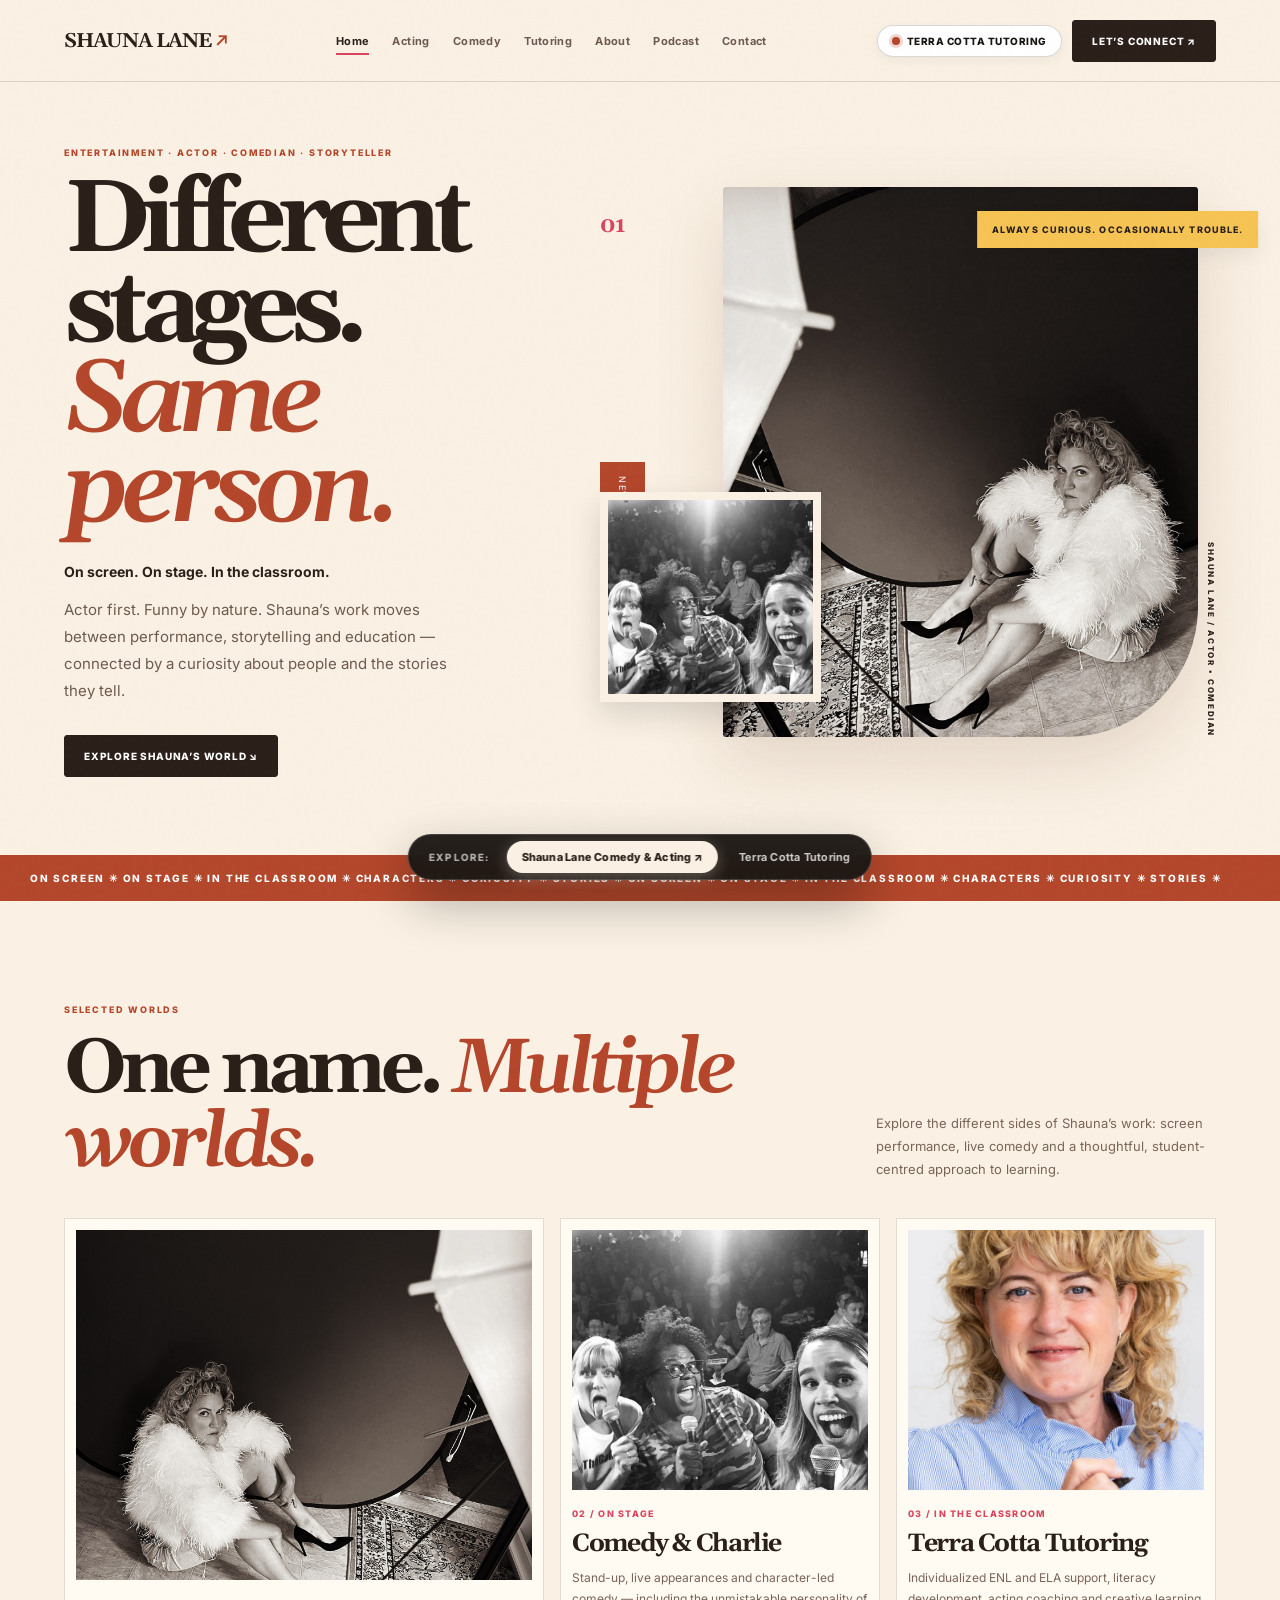
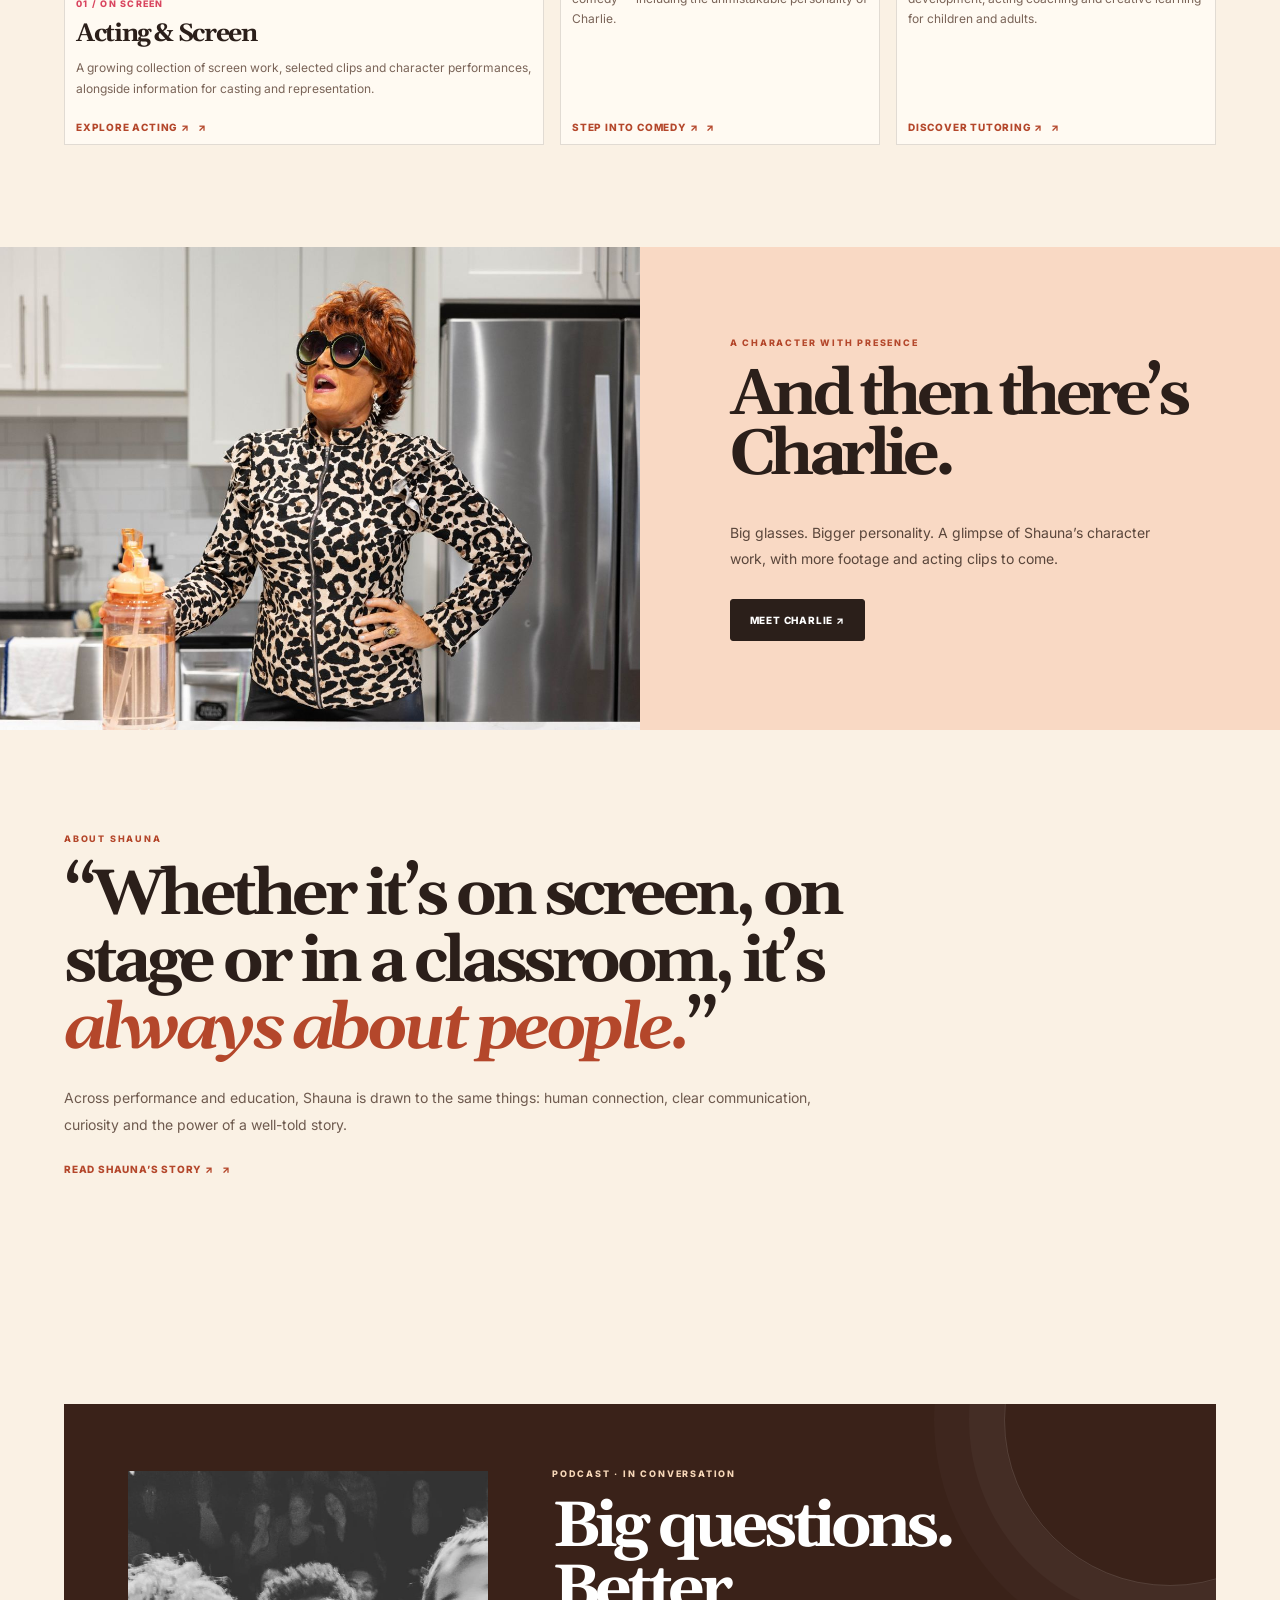
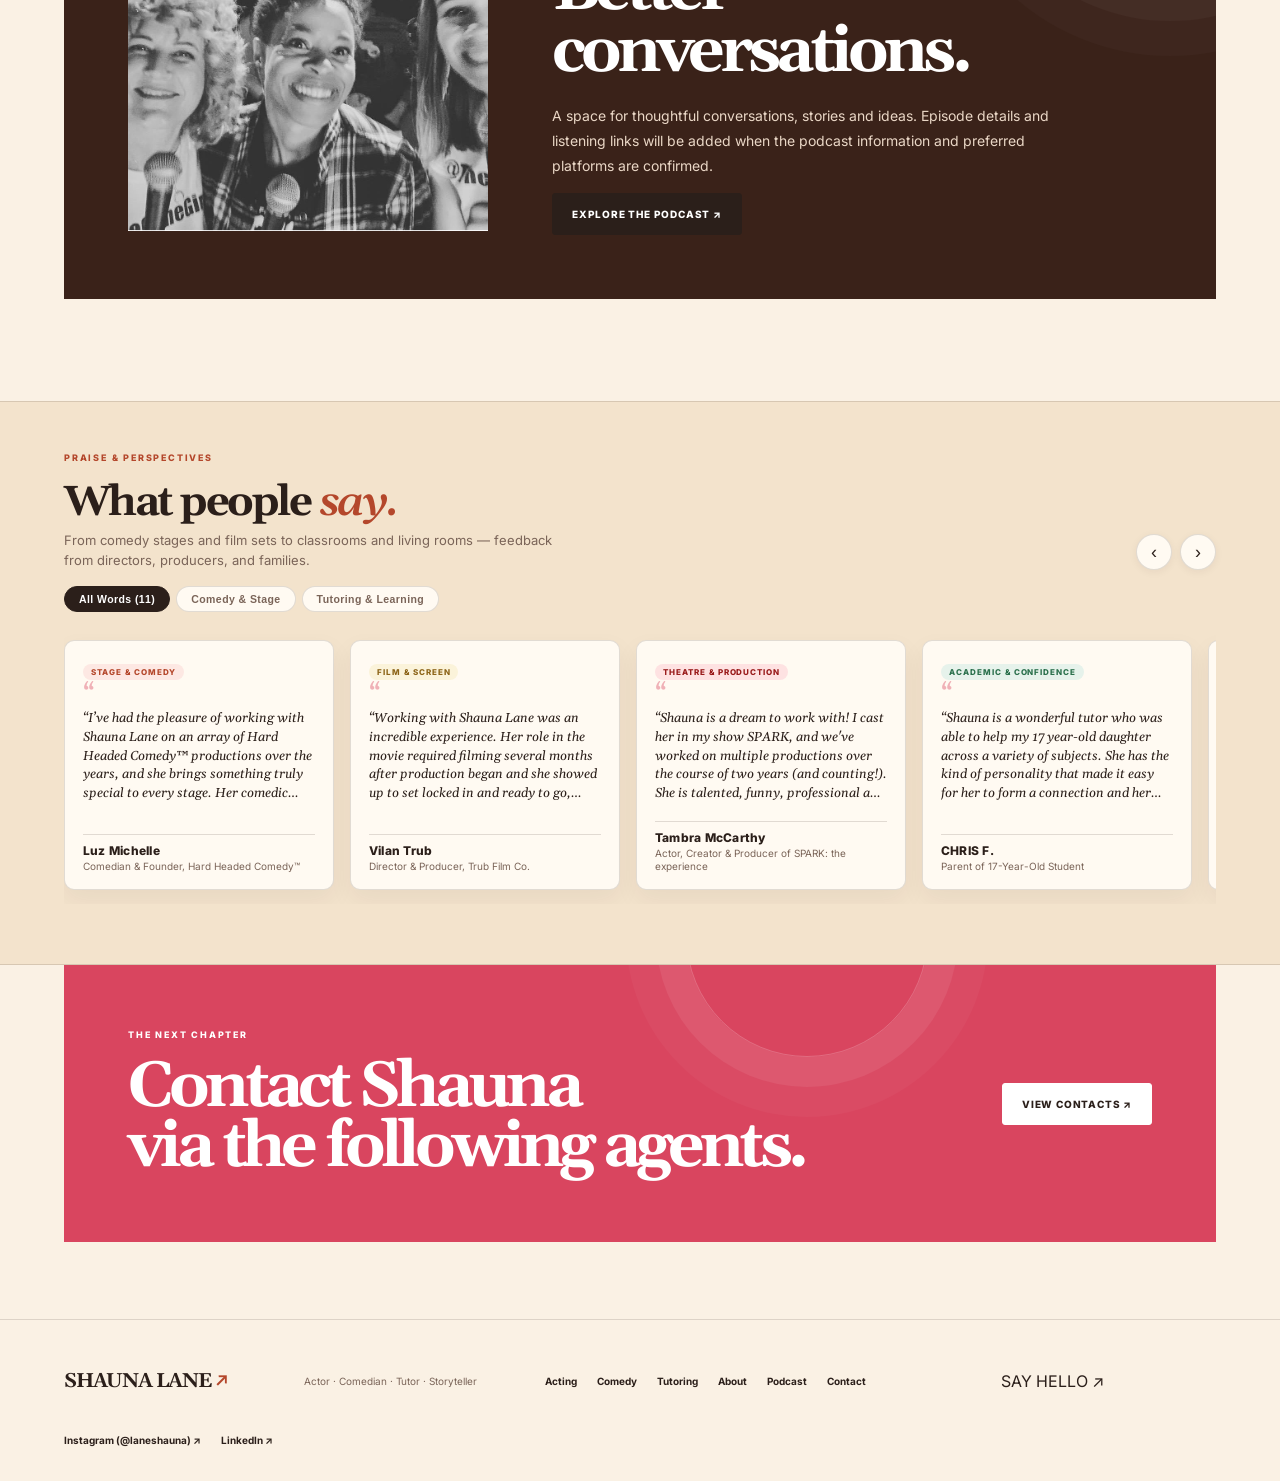
==== commit c113a65b: "Add Charlie art photo to comedy, add storytelling section with gallery photo to acting, and update d" ====
--- a/index.html
+++ b/index.html
@@ -924,7 +924,7 @@
   <!-- FLOATING BOTTOM VERSION SWITCHER DOCK -->
   <div class="version-switcher-dock" role="region" aria-label="Website section switcher">
     <span class="version-switcher-label">Explore:</span>
-    <a class="version-btn active" data-site-view="magazine" href="index.html" aria-current="page">Shauna Lane Comedy ↗</a>
+    <a class="version-btn active" data-site-view="magazine" href="index.html" aria-current="page">Shauna Lane Comedy &amp; Acting ↗</a>
     <a class="version-btn" data-site-view="tutoring" href="https://terracottatutoring.com/">Terra Cotta Tutoring</a>
   </div>
 
--- a/style.css
+++ b/style.css
@@ -214,13 +214,26 @@
 }
 .charlie-photo-grid .content-card {
   overflow: hidden;
+  background: var(--card);
 }
 .charlie-photo-grid .content-card img {
   width: 100%;
-  height: 380px;
+  aspect-ratio: 2 / 3;
+  height: auto;
   object-fit: cover;
+  object-position: center top;
   border-radius: 4px;
   transition: transform 0.5s ease;
+}
+.charlie-photo-grid .content-card img.charlie-disco-img {
+  aspect-ratio: 1000 / 1499;
+  object-fit: cover;
+  object-position: center top;
+}
+.charlie-photo-grid .content-card img.charlie-art-img {
+  aspect-ratio: 1 / 1;
+  object-fit: cover;
+  object-position: center center;
 }
 .charlie-photo-grid .content-card:hover img {
   transform: scale(1.04);
@@ -232,7 +245,11 @@
     gap: 14px;
   }
   .charlie-photo-grid .content-card img {
-    height: 300px;
+    height: auto;
+    aspect-ratio: 2 / 3;
+  }
+  .charlie-photo-grid .content-card img.charlie-disco-img {
+    aspect-ratio: 1000 / 1499;
   }
 }
 
@@ -248,12 +265,32 @@
   }
   .charlie-photo-grid {
     grid-template-columns: 1fr !important;
-    gap: 18px !important;
+    gap: 20px !important;
   }
   .charlie-photo-grid .content-card img {
-    height: clamp(280px, 85vw, 420px) !important;
     width: 100% !important;
+    height: auto !important;
+    aspect-ratio: 2 / 3 !important;
     object-fit: cover !important;
+    object-position: center top !important;
+  }
+  .charlie-photo-grid .content-card img.charlie-disco-img {
+    aspect-ratio: 1000 / 1499 !important;
+    height: auto !important;
+    max-height: none !important;
+    object-fit: cover !important;
+    object-position: center top !important;
+  }
+  .charlie-photo-grid .content-card img.charlie-art-img {
+    aspect-ratio: 1 / 1 !important;
+    height: auto !important;
+    max-height: none !important;
+    object-fit: cover !important;
+  }
+  .charlie-photo-grid .content-card img.charlie-kitchen-img {
+    aspect-ratio: 1400 / 934 !important;
+    height: auto !important;
+    max-height: none !important;
   }
   .content-grid {
     grid-template-columns: 1fr !important;
@@ -268,10 +305,11 @@
 }
 
 /* ==========================================================================
-   3D SCROLL TESTIMONIALS (WELL ALIGNED & INTERACTIVE)
+   3D SCROLL TESTIMONIALS (COMPACT, WELL ALIGNED & MULTI-CARD MOBILE)
    ========================================================================== */
-.t3d-section {
-  padding: clamp(60px, 8vw, 100px) 5vw;
+.t3d-section,
+.tt-section.t3d-section {
+  padding: clamp(30px, 4vw, 50px) 5vw !important;
   background: var(--paper-2);
   border-top: 1px solid var(--line);
   border-bottom: 1px solid var(--line);
@@ -286,14 +324,15 @@
   display: flex;
   align-items: flex-end;
   justify-content: space-between;
-  gap: 24px;
-  margin-bottom: 24px;
+  gap: 16px;
+  margin-bottom: 16px;
   flex-wrap: wrap;
 }
-.t3d-header-left h2 {
-  font: 700 clamp(36px, 5.5vw, 68px)/0.98 Gelasio, serif;
-  letter-spacing: -0.07em;
-  margin: 0;
+.t3d-header-left h2,
+.t3d-section .tt-section-title {
+  font: 700 clamp(24px, 4vw, 42px)/1.05 Gelasio, serif !important;
+  letter-spacing: -0.06em;
+  margin: 0 !important;
 }
 .t3d-header-left h2 em {
   font-family: 'Gelasio', serif;
@@ -302,60 +341,60 @@
 }
 .t3d-header-left p {
   color: var(--muted);
-  font-size: 14px;
-  line-height: 1.7;
-  max-width: 540px;
-  margin: 12px 0 0;
+  font-size: 13px;
+  line-height: 1.5;
+  max-width: 500px;
+  margin: 6px 0 0;
 }
 .t3d-controls {
   display: flex;
   align-items: center;
-  gap: 10px;
+  gap: 8px;
 }
 .t3d-arrow {
-  width: 44px;
-  height: 44px;
+  width: 36px;
+  height: 36px;
   border-radius: 50%;
   border: 1px solid var(--line);
   background: var(--card);
   color: var(--ink);
-  font-size: 20px;
+  font-size: 18px;
   cursor: pointer;
   display: inline-flex;
   align-items: center;
   justify-content: center;
-  transition: all 0.25s ease;
-  box-shadow: 0 4px 12px rgba(43,31,26,0.06);
+  transition: all 0.2s ease;
+  box-shadow: 0 2px 8px rgba(43,31,26,0.06);
 }
 .t3d-arrow:hover {
   background: var(--ink);
   color: #fff;
   border-color: var(--ink);
-  transform: scale(1.06);
+  transform: scale(1.05);
 }
 .t3d-filters {
   display: flex;
-  gap: 8px;
-  margin-bottom: 28px;
+  gap: 6px;
+  margin-bottom: 14px;
   overflow-x: auto;
-  padding-bottom: 6px;
+  padding-bottom: 4px;
   scrollbar-width: none;
 }
 .t3d-filters::-webkit-scrollbar {
   display: none;
 }
 .t3d-filter-btn {
-  padding: 8px 18px;
-  border-radius: 20px;
+  padding: 6px 14px;
+  border-radius: 16px;
   border: 1px solid var(--line);
   background: var(--card);
   color: var(--muted);
-  font-size: 11px;
+  font-size: 10.5px;
   font-weight: 700;
-  letter-spacing: 0.05em;
+  letter-spacing: 0.04em;
   cursor: pointer;
   white-space: nowrap;
-  transition: all 0.25s ease;
+  transition: all 0.2s ease;
 }
 .t3d-filter-btn.active, .t3d-filter-btn:hover {
   background: var(--ink);
@@ -366,49 +405,59 @@
   perspective: 1200px;
   perspective-origin: center center;
   overflow: hidden;
-  padding: 15px 0 35px;
+  padding: 4px 0 10px;
 }
 .t3d-track {
   display: flex;
-  gap: 24px;
+  gap: 16px;
   overflow-x: auto;
   scroll-snap-type: x mandatory;
   scroll-behavior: smooth;
-  padding: 15px 10px 30px;
+  padding: 6px 4px 14px;
   -webkit-overflow-scrolling: touch;
-  scrollbar-width: thin;
-  scrollbar-color: var(--orange) transparent;
+  scrollbar-width: none;
+  -ms-overflow-style: none;
 }
 .t3d-track::-webkit-scrollbar {
-  height: 6px;
-}
-.t3d-track::-webkit-scrollbar-track {
-  background: rgba(43,31,26,0.06);
-  border-radius: 3px;
-}
-.t3d-track::-webkit-scrollbar-thumb {
-  background: var(--orange);
-  border-radius: 3px;
+  display: none;
+  width: 0;
+  height: 0;
 }
 .t3d-card {
-  flex: 0 0 clamp(320px, 82vw, 380px);
-  scroll-snap-align: center;
+  flex: 0 0 270px;
+  scroll-snap-align: start;
   background: var(--card);
   border: 1px solid var(--line);
-  border-radius: 12px;
-  padding: 28px 26px 24px;
+  border-radius: 10px;
+  padding: 18px 18px 16px;
   display: flex;
   flex-direction: column;
   justify-content: space-between;
   position: relative;
-  transition: transform 0.4s cubic-bezier(0.2, 0.75, 0.25, 1), box-shadow 0.4s ease, border-color 0.3s;
-  box-shadow: 0 16px 36px rgba(43, 31, 26, 0.08);
+  transition: transform 0.3s cubic-bezier(0.2, 0.75, 0.25, 1), box-shadow 0.3s ease, border-color 0.2s;
+  box-shadow: 0 10px 24px rgba(43, 31, 26, 0.06);
   transform-style: preserve-3d;
+  height: 250px;
+  box-sizing: border-box;
+  cursor: pointer;
 }
 .t3d-card:hover {
-  transform: translateY(-8px) rotateX(2deg) rotateY(-2deg) scale(1.02);
-  box-shadow: 0 24px 50px rgba(180, 71, 43, 0.16);
+  transform: translateY(-5px) scale(1.02);
+  box-shadow: 0 16px 36px rgba(180, 71, 43, 0.12);
   border-color: rgba(180, 71, 43, 0.3);
+}
+.t3d-card.expanded {
+  height: auto !important;
+  min-height: 250px;
+  z-index: 10;
+}
+.t3d-card.expanded .t3d-body {
+  -webkit-line-clamp: unset !important;
+  overflow: visible !important;
+}
+.t3d-card.expanded .t3d-author-role {
+  -webkit-line-clamp: unset !important;
+  overflow: visible !important;
 }
 .t3d-card.hidden {
   display: none !important;
@@ -416,12 +465,12 @@
 .t3d-badge {
   display: inline-block;
   align-self: flex-start;
-  font-size: 9px;
+  font-size: 8px;
   font-weight: 800;
-  letter-spacing: 0.14em;
-  padding: 5px 11px;
-  border-radius: 12px;
-  margin-bottom: 16px;
+  letter-spacing: 0.12em;
+  padding: 3px 8px;
+  border-radius: 10px;
+  margin-bottom: 8px;
   text-transform: uppercase;
 }
 .t3d-badge.comedy {
@@ -442,53 +491,140 @@
 }
 .t3d-quote-mark {
   font-family: 'Gelasio', serif;
-  font-size: 46px;
-  line-height: 0.7;
+  font-size: 28px;
+  line-height: 0.6;
   color: var(--orange);
-  opacity: 0.35;
+  opacity: 0.4;
   display: block;
-  margin-bottom: 8px;
+  margin-bottom: 4px;
 }
 .t3d-body {
   font-family: 'Gelasio', serif;
   font-style: italic;
-  font-size: 15px;
-  line-height: 1.65;
+  font-size: 13px;
+  line-height: 1.45;
   color: var(--ink);
-  margin: 0 0 20px;
+  margin: 0 0 10px;
   flex-grow: 1;
+  display: -webkit-box;
+  -webkit-line-clamp: 5;
+  -webkit-box-orient: vertical;
+  overflow: hidden;
+  text-overflow: ellipsis;
 }
 .t3d-author-box {
   border-top: 1px solid var(--line);
-  padding-top: 14px;
+  padding-top: 8px;
   display: flex;
   flex-direction: column;
-  gap: 3px;
+  gap: 2px;
 }
 .t3d-author-name {
   font-family: 'Inter', sans-serif;
-  font-size: 13px;
+  font-size: 12px;
   font-weight: 800;
-  letter-spacing: 0.04em;
+  letter-spacing: 0.02em;
   color: var(--ink);
+  white-space: nowrap;
+  overflow: hidden;
+  text-overflow: ellipsis;
 }
 .t3d-author-role {
-  font-size: 11px;
+  font-size: 10px;
   color: var(--muted);
-  line-height: 1.4;
-}
-
-@media (max-width: 760px) {
-  .t3d-section {
-    padding: 50px 5vw;
-  }
+  line-height: 1.3;
+  display: -webkit-box;
+  -webkit-line-clamp: 2;
+  -webkit-box-orient: vertical;
+  overflow: hidden;
+}
+
+/* Tablet: 2.5 - 3 in view */
+@media (max-width: 900px) {
   .t3d-card {
-    flex: 0 0 85vw;
-    padding: 24px 20px 20px;
+    flex: 0 0 240px;
+    height: 240px;
+    padding: 16px 14px 14px;
+  }
+}
+
+/* Mobile: shows 2 to 3 compact testimonials in a row */
+@media (max-width: 680px) {
+  .t3d-section,
+  .tt-section.t3d-section {
+    padding: 24px 4vw !important;
+  }
+  .t3d-header {
+    margin-bottom: 12px;
+    gap: 10px;
+  }
+  .t3d-header-left h2,
+  .t3d-section .tt-section-title {
+    font-size: clamp(20px, 5.5vw, 28px) !important;
+    line-height: 1.1 !important;
+  }
+  .t3d-header-left p {
+    font-size: 11.5px;
+    margin-top: 4px;
+    line-height: 1.4;
+  }
+  .t3d-arrow {
+    width: 32px;
+    height: 32px;
+    font-size: 16px;
+  }
+  .t3d-filters {
+    margin-bottom: 10px;
+    gap: 5px;
+  }
+  .t3d-filter-btn {
+    padding: 5px 11px;
+    font-size: 9.5px;
+  }
+  .t3d-track {
+    gap: 10px;
+    padding: 4px 2px 10px;
+  }
+  /* Two full cards visible on mobile row with peek of third */
+  .t3d-card {
+    flex: 0 0 clamp(160px, 46vw, 210px);
+    height: 215px;
+    padding: 12px 11px 10px;
+    border-radius: 8px;
+  }
+  .t3d-quote-mark {
+    font-size: 22px;
+    margin-bottom: 2px;
   }
   .t3d-body {
-    font-size: 14px;
-    line-height: 1.6;
+    font-size: 11.5px;
+    line-height: 1.38;
+    margin-bottom: 6px;
+    -webkit-line-clamp: 4;
+  }
+  .t3d-badge {
+    font-size: 7px;
+    padding: 2px 6px;
+    margin-bottom: 5px;
+  }
+  .t3d-author-box {
+    padding-top: 6px;
+  }
+  .t3d-author-name {
+    font-size: 10.5px;
+  }
+  .t3d-author-role {
+    font-size: 9px;
+    line-height: 1.2;
+    -webkit-line-clamp: 1;
+  }
+}
+
+/* Very narrow mobile (< 360px): 2 compact cards */
+@media (max-width: 360px) {
+  .t3d-card {
+    flex: 0 0 150px;
+    height: 205px;
   }
 }
 
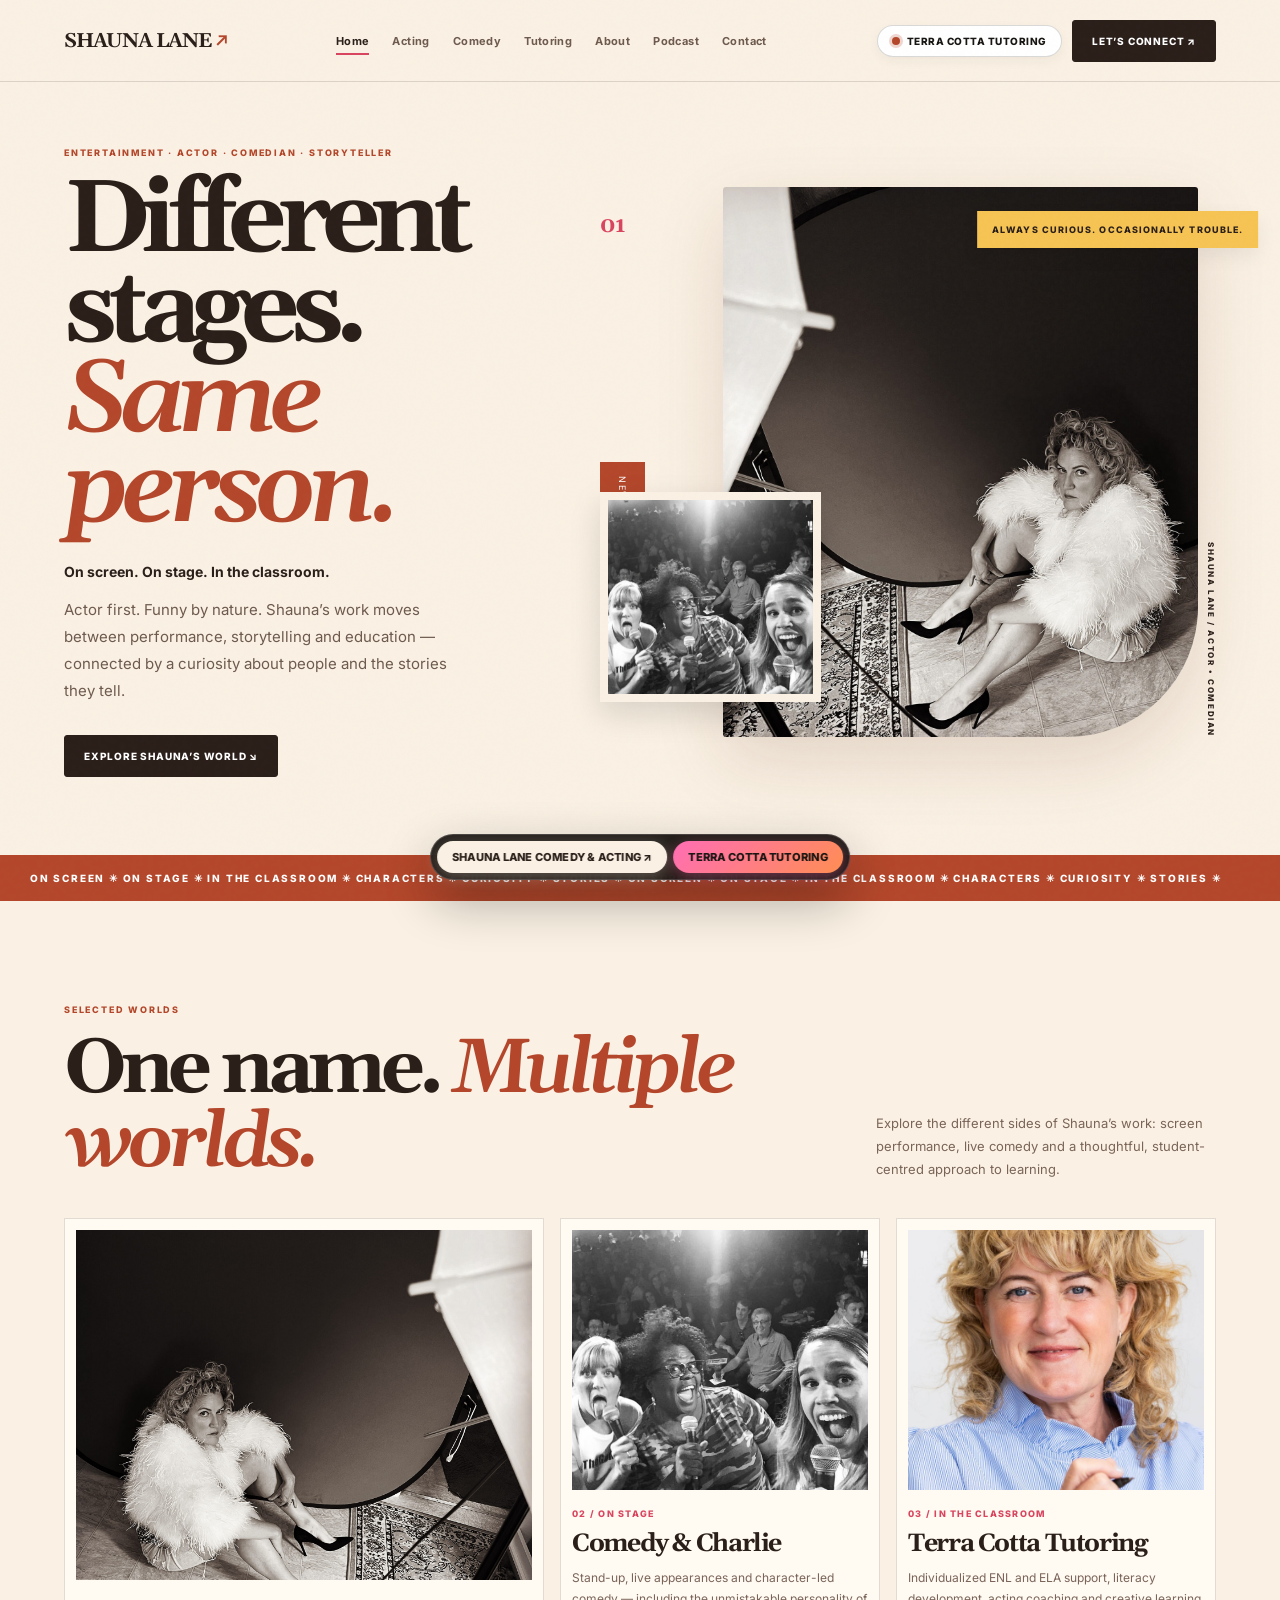
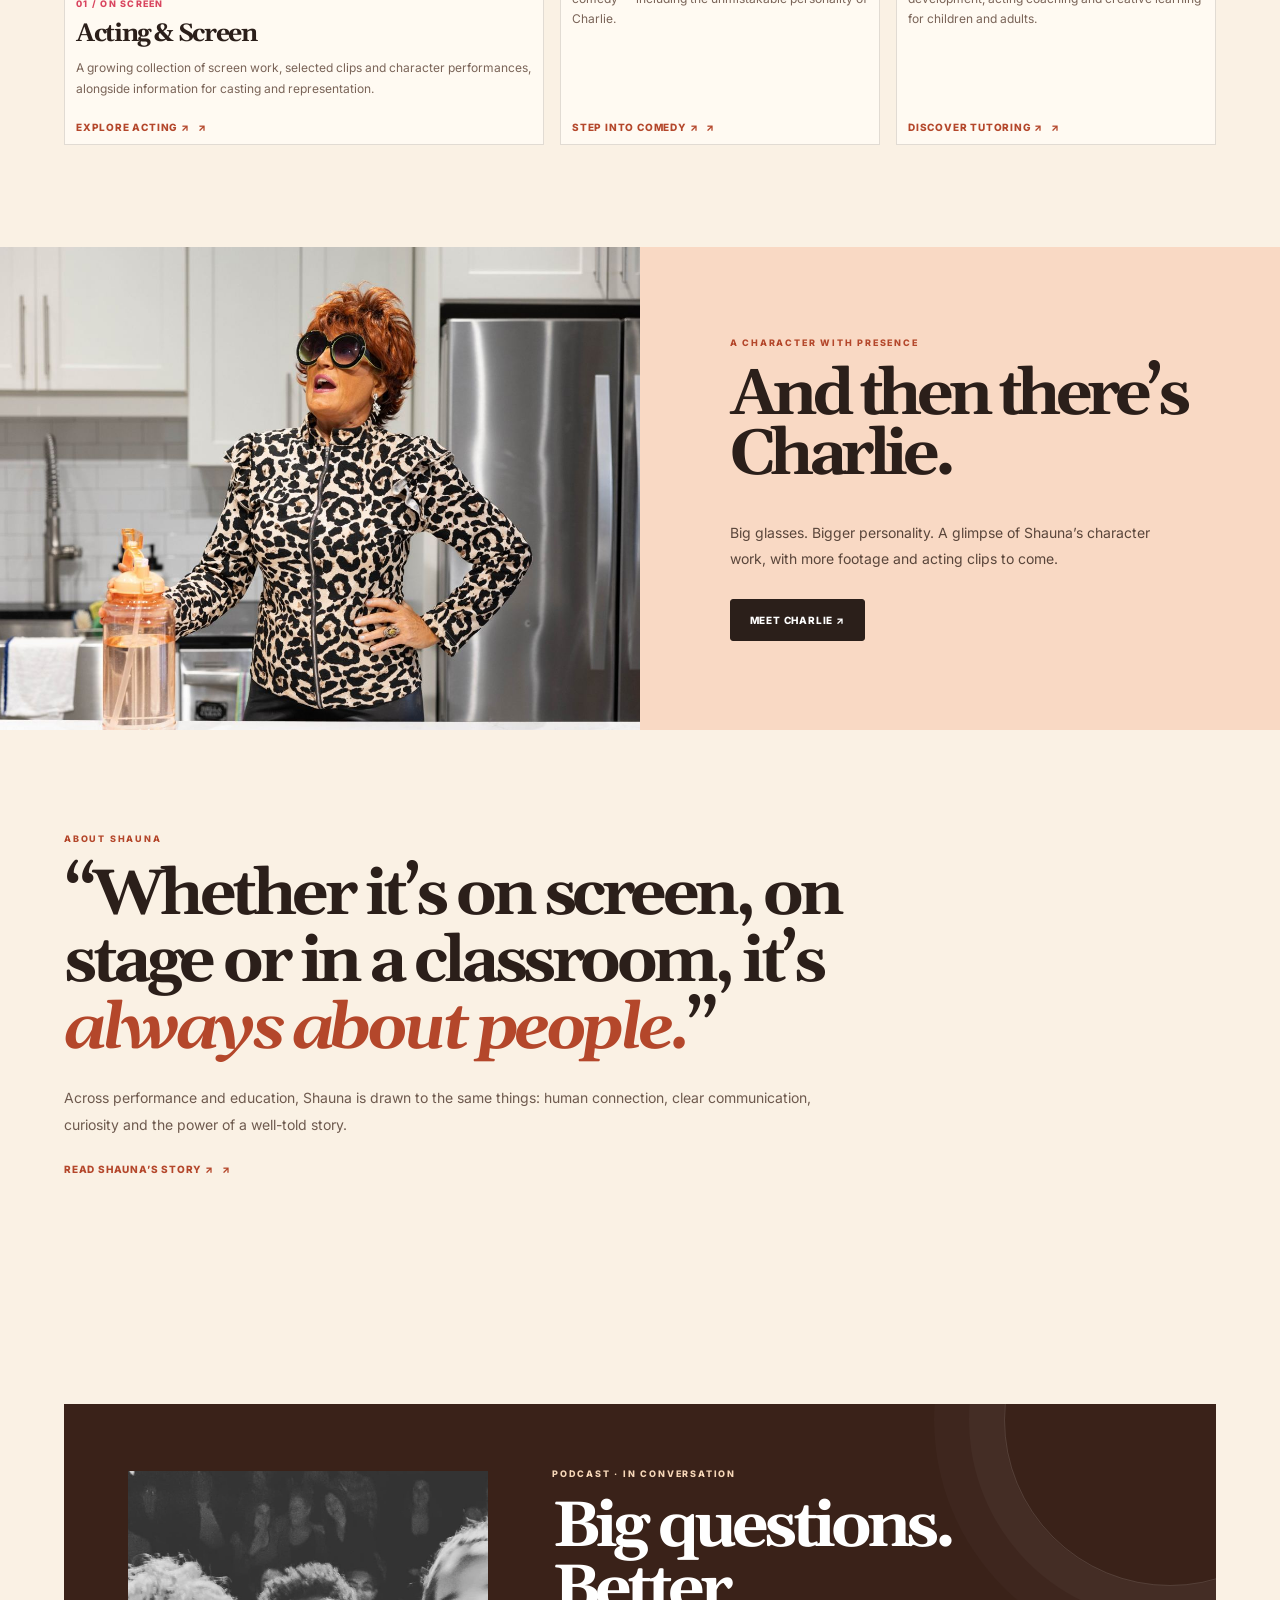
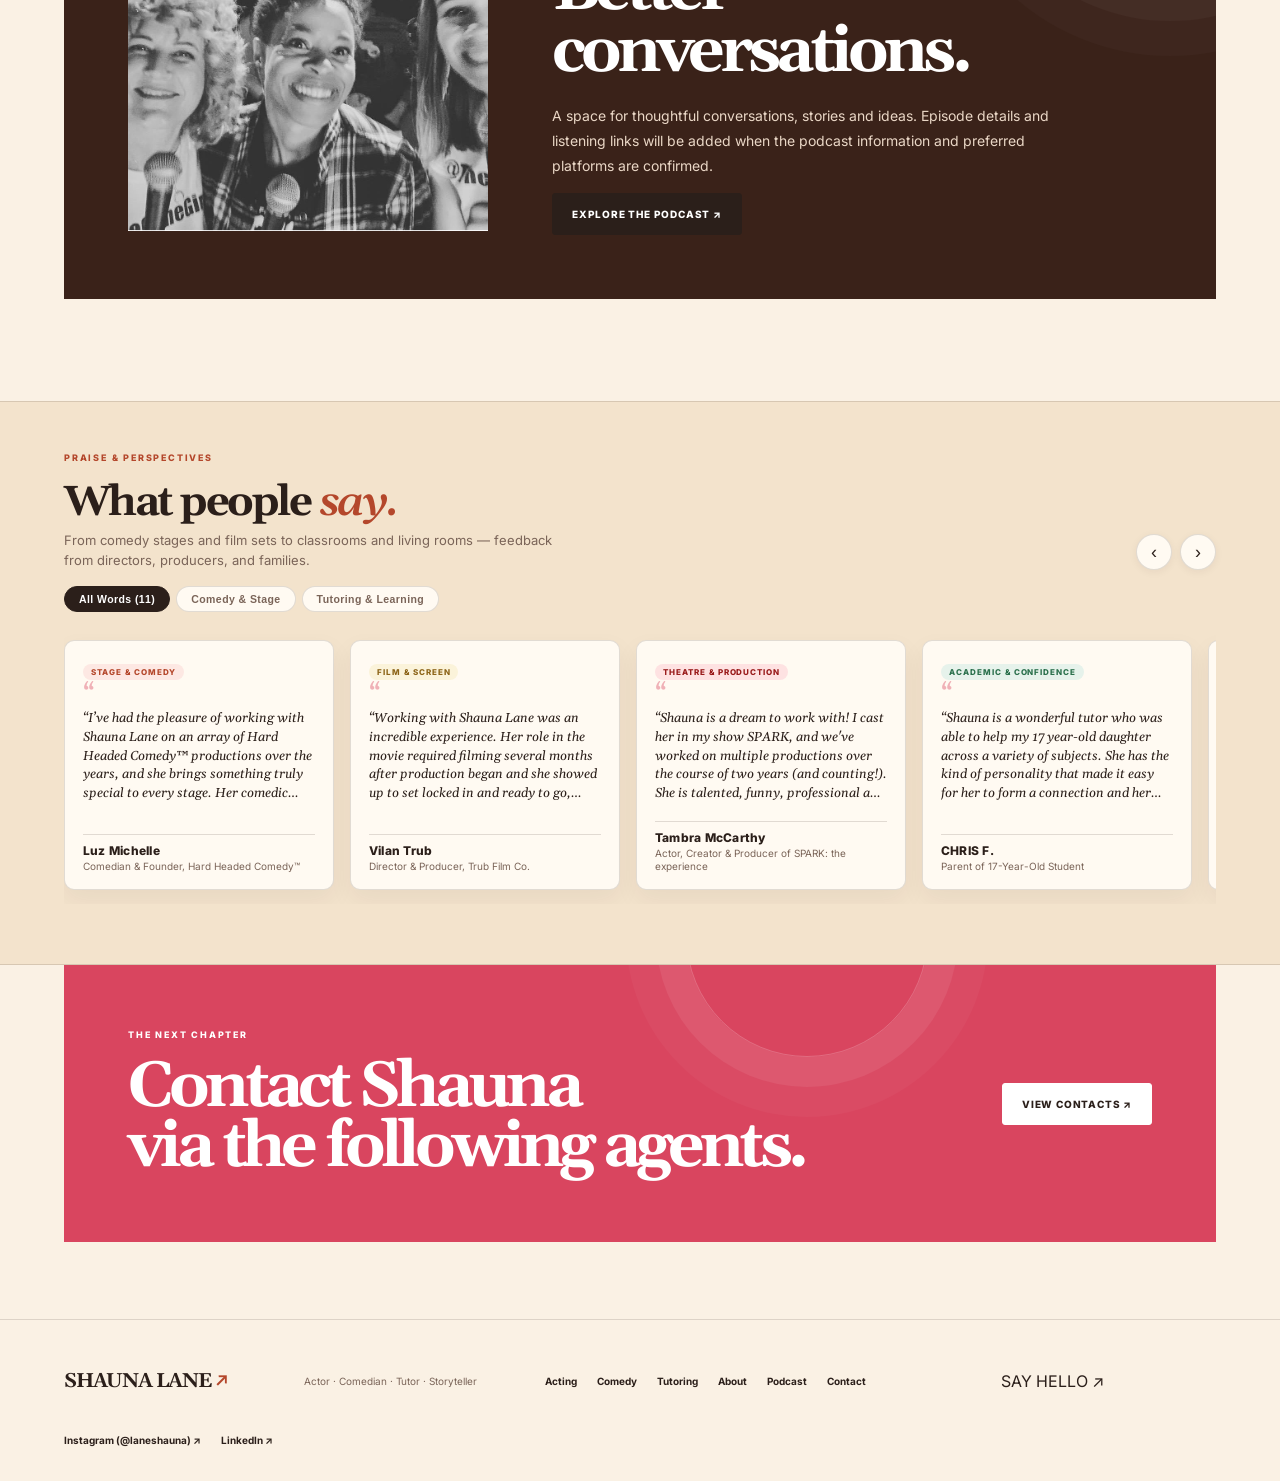
==== commit a4cd9474: "Add YouTube video previews, update floating switcher dock to Shauna Lane Comedy & Acting, and refine" ====
--- a/index.html
+++ b/index.html
@@ -477,22 +477,24 @@
           <p class="wc-tri-sub">Commercials, film clips, television and character-driven performances. Click a clip below to preview directly:</p>
           <div class="wc-thumb-trio">
             <button type="button" class="wc-thumb-item"
+              data-yt-id="TAqX6f9qMN4"
+              data-video-title="SafeAuto — We Are The Rest of Us (National Commercial)">
+              <img src="assets/yt-safeauto.jpg" alt="SafeAuto Commercial">
+              <span class="wc-thumb-play"><span>▶</span></span>
+            </button>
+            <button type="button" class="wc-thumb-item"
+              data-yt-id="wgU6d2rw2H4"
+              data-video-title="SkipTheDishes — Commercial">
+              <img src="assets/yt-skipthedishes.jpg" alt="SkipTheDishes Commercial">
+              <span class="wc-thumb-play"><span>▶</span></span>
+            </button>
+            <button type="button" class="wc-thumb-item"
               data-video-src="assets/just-go-along.mp4"
               data-video-poster="assets/just-go-along.jpg"
               data-video-title="Just Go Along With It — Screen Clip">
               <img src="assets/just-go-along.jpg" alt="Just Go Along With It clip">
               <span class="wc-thumb-play"><span>▶</span></span>
             </button>
-            <button type="button" class="wc-thumb-item"
-              data-video-src="assets/mamochka.mp4"
-              data-video-poster="assets/mamochka.jpg"
-              data-video-title="MAMOCHKA — Screen Clip 1">
-              <img src="assets/mamochka.jpg" alt="Mamochka clip">
-              <span class="wc-thumb-play"><span>▶</span></span>
-            </button>
-            <a href="acting.html" class="wc-thumb-item" title="View Acting Portfolio">
-              <img src="assets/acting-hero.jpg" alt="Shauna Lane Acting Portfolio">
-            </a>
           </div>
           <a class="wc-pill-outline" href="acting.html">
             <span>View Clips &amp; Credits</span>
@@ -923,7 +925,6 @@
 
   <!-- FLOATING BOTTOM VERSION SWITCHER DOCK -->
   <div class="version-switcher-dock" role="region" aria-label="Website section switcher">
-    <span class="version-switcher-label">Explore:</span>
     <a class="version-btn active" data-site-view="magazine" href="index.html" aria-current="page">Shauna Lane Comedy &amp; Acting ↗</a>
     <a class="version-btn" data-site-view="tutoring" href="https://terracottatutoring.com/">Terra Cotta Tutoring</a>
   </div>
--- a/style.css
+++ b/style.css
@@ -193,8 +193,8 @@
    ========================================================================== */
 .stage-grid {
   display: grid;
-  grid-template-columns: repeat(2, 1fr);
-  gap: 20px;
+  grid-template-columns: repeat(auto-fit, minmax(280px, 1fr));
+  gap: 24px;
 }
 .stage-grid .content-card {
   display: flex;
@@ -202,54 +202,62 @@
 }
 .stage-grid .content-card img {
   width: 100%;
-  height: 340px;
+  height: auto;
+  aspect-ratio: 16 / 10;
+  max-height: 380px;
   object-fit: cover;
+  object-position: center center;
   border-radius: 4px;
 }
 
 .charlie-photo-grid {
   display: grid;
-  grid-template-columns: repeat(4, 1fr);
-  gap: 16px;
+  grid-template-columns: repeat(auto-fit, minmax(240px, 1fr));
+  gap: 20px;
 }
 .charlie-photo-grid .content-card {
   overflow: hidden;
   background: var(--card);
+  display: flex;
+  flex-direction: column;
 }
 .charlie-photo-grid .content-card img {
   width: 100%;
   aspect-ratio: 2 / 3;
   height: auto;
+  max-height: 480px;
   object-fit: cover;
   object-position: center top;
   border-radius: 4px;
   transition: transform 0.5s ease;
 }
 .charlie-photo-grid .content-card img.charlie-disco-img {
-  aspect-ratio: 1000 / 1499;
+  aspect-ratio: 3 / 4;
   object-fit: cover;
   object-position: center top;
 }
 .charlie-photo-grid .content-card img.charlie-art-img {
   aspect-ratio: 1 / 1;
   object-fit: cover;
+  object-position: center top;
+}
+.charlie-photo-grid .content-card img.charlie-kitchen-img {
+  aspect-ratio: 16 / 10;
+  object-fit: cover;
   object-position: center center;
 }
 .charlie-photo-grid .content-card:hover img {
-  transform: scale(1.04);
+  transform: scale(1.03);
 }
 
 @media(max-width: 900px) {
+  .stage-grid {
+    grid-template-columns: repeat(auto-fit, minmax(260px, 1fr));
+    gap: 18px;
+  }
   .charlie-photo-grid {
-    grid-template-columns: repeat(2, 1fr);
-    gap: 14px;
-  }
-  .charlie-photo-grid .content-card img {
-    height: auto;
-    aspect-ratio: 2 / 3;
-  }
-  .charlie-photo-grid .content-card img.charlie-disco-img {
-    aspect-ratio: 1000 / 1499;
+    grid-template-columns: repeat(auto-fit, minmax(220px, 1fr));
+    gap: 16px;
   }
 }
 
@@ -259,38 +267,36 @@
     gap: 24px !important;
   }
   .stage-grid .content-card img {
-    height: clamp(230px, 66vw, 320px) !important;
+    height: auto !important;
+    aspect-ratio: 16 / 10 !important;
     width: 100% !important;
     object-fit: cover !important;
   }
   .charlie-photo-grid {
     grid-template-columns: 1fr !important;
-    gap: 20px !important;
+    gap: 22px !important;
   }
   .charlie-photo-grid .content-card img {
     width: 100% !important;
     height: auto !important;
-    aspect-ratio: 2 / 3 !important;
+    max-height: 480px !important;
+    object-fit: cover !important;
+  }
+  .charlie-photo-grid .content-card img.charlie-disco-img {
+    aspect-ratio: 3 / 4 !important;
+    max-height: 520px !important;
     object-fit: cover !important;
     object-position: center top !important;
   }
-  .charlie-photo-grid .content-card img.charlie-disco-img {
-    aspect-ratio: 1000 / 1499 !important;
-    height: auto !important;
-    max-height: none !important;
-    object-fit: cover !important;
-    object-position: center top !important;
-  }
   .charlie-photo-grid .content-card img.charlie-art-img {
     aspect-ratio: 1 / 1 !important;
-    height: auto !important;
-    max-height: none !important;
+    max-height: 420px !important;
     object-fit: cover !important;
   }
   .charlie-photo-grid .content-card img.charlie-kitchen-img {
-    aspect-ratio: 1400 / 934 !important;
-    height: auto !important;
-    max-height: none !important;
+    aspect-ratio: 16 / 10 !important;
+    max-height: 340px !important;
+    object-fit: cover !important;
   }
   .content-grid {
     grid-template-columns: 1fr !important;
@@ -632,3 +638,290 @@
  *,*:before,*:after{scroll-behavior:auto!important;animation-duration:.01ms!important;animation-iteration-count:1!important;transition-duration:.01ms!important}
  .reveal{opacity:1;transform:none}
 }
+
+/* ==========================================================================
+   VIDEO PREVIEWS & UNIVERSAL LIGHTBOX MODAL
+   ========================================================================== */
+.video-preview-grid {
+  display: grid;
+  grid-template-columns: repeat(auto-fill, minmax(280px, 1fr));
+  gap: 20px;
+}
+.video-card {
+  background: var(--card);
+  border: 1px solid var(--line);
+  border-radius: var(--radius);
+  overflow: hidden;
+  transition: transform 0.35s var(--ease), box-shadow 0.35s ease, border-color 0.3s;
+  display: flex;
+  flex-direction: column;
+}
+.video-card:hover {
+  transform: translateY(-5px);
+  box-shadow: var(--shadow);
+  border-color: var(--blue);
+}
+.video-thumb-container {
+  position: relative;
+  width: 100%;
+  aspect-ratio: 16 / 9;
+  background: #181512;
+  overflow: hidden;
+  cursor: pointer;
+}
+.video-thumb-container img {
+  width: 100%;
+  height: 100%;
+  object-fit: cover;
+  transition: transform 0.6s var(--ease);
+  display: block;
+}
+.video-card:hover .video-thumb-container img {
+  transform: scale(1.05);
+}
+.video-play-overlay {
+  position: absolute;
+  inset: 0;
+  background: rgba(24, 21, 18, 0.3);
+  display: flex;
+  align-items: center;
+  justify-content: center;
+  transition: background 0.3s ease;
+}
+.video-card:hover .video-play-overlay {
+  background: rgba(24, 21, 18, 0.1);
+}
+.video-play-pill {
+  width: 52px;
+  height: 52px;
+  border-radius: 50%;
+  background: #ff0000;
+  color: #fff;
+  display: flex;
+  align-items: center;
+  justify-content: center;
+  box-shadow: 0 8px 24px rgba(0, 0, 0, 0.45);
+  transition: transform 0.3s var(--ease), background 0.25s;
+}
+.video-card:hover .video-play-pill {
+  transform: scale(1.15);
+  background: #e60000;
+}
+.video-play-pill svg {
+  width: 20px;
+  height: 20px;
+  fill: currentColor;
+  margin-left: 2px;
+}
+.video-category-tag {
+  position: absolute;
+  top: 10px;
+  left: 10px;
+  background: rgba(24, 21, 18, 0.88);
+  backdrop-filter: blur(8px);
+  color: #fff;
+  font-size: 9px;
+  font-weight: 800;
+  letter-spacing: 0.1em;
+  text-transform: uppercase;
+  padding: 4px 9px;
+  border-radius: 4px;
+  border: 1px solid rgba(255, 255, 255, 0.15);
+}
+.video-card-body {
+  padding: 16px 18px 18px;
+  display: flex;
+  flex-direction: column;
+  flex-grow: 1;
+}
+.video-card-body h3 {
+  font: 700 20px/1.25 Gelasio, serif;
+  letter-spacing: -0.04em;
+  margin: 0 0 8px;
+  color: var(--ink);
+}
+.video-card-body p {
+  font-size: 13px;
+  line-height: 1.55;
+  color: var(--muted);
+  margin: 0 0 14px;
+  flex-grow: 1;
+}
+.video-card-links {
+  display: flex;
+  align-items: center;
+  justify-content: space-between;
+  margin-top: auto;
+  padding-top: 10px;
+  border-top: 1px solid var(--line);
+  font-size: 11.5px;
+  font-weight: 700;
+}
+.video-play-link {
+  color: var(--blue);
+  cursor: pointer;
+  background: none;
+  border: none;
+  padding: 0;
+  font: inherit;
+  font-weight: 700;
+  display: inline-flex;
+  align-items: center;
+  gap: 4px;
+}
+.video-play-link:hover {
+  text-decoration: underline;
+}
+.video-yt-link {
+  color: var(--muted);
+  text-decoration: none;
+}
+.video-yt-link:hover {
+  color: var(--ink);
+  text-decoration: underline;
+}
+
+/* Universal Lightbox Modal */
+.site-video-modal {
+  position: fixed;
+  inset: 0;
+  z-index: 999;
+  background: rgba(15, 10, 8, 0.9);
+  backdrop-filter: blur(12px);
+  display: flex;
+  align-items: center;
+  justify-content: center;
+  padding: 20px;
+}
+.site-video-modal[hidden] {
+  display: none !important;
+}
+.site-video-dialog {
+  background: #181512;
+  color: #fff;
+  width: min(900px, 94vw);
+  border-radius: 14px;
+  overflow: hidden;
+  border: 1px solid rgba(255, 255, 255, 0.15);
+  box-shadow: 0 30px 80px rgba(0, 0, 0, 0.7);
+}
+.site-video-header {
+  display: flex;
+  align-items: center;
+  justify-content: space-between;
+  padding: 14px 20px;
+  border-bottom: 1px solid rgba(255, 255, 255, 0.1);
+}
+.site-video-header h4 {
+  margin: 0;
+  font-family: 'Gelasio', serif;
+  font-size: 18px;
+  color: #fff;
+}
+.site-video-close {
+  background: rgba(255, 255, 255, 0.12);
+  color: #fff;
+  border: 0;
+  width: 34px;
+  height: 34px;
+  border-radius: 50%;
+  font-size: 18px;
+  cursor: pointer;
+  display: flex;
+  align-items: center;
+  justify-content: center;
+  transition: all 0.2s ease;
+}
+.site-video-close:hover {
+  background: #ff0000;
+  color: #fff;
+}
+.site-video-frame-wrap {
+  width: 100%;
+  aspect-ratio: 16 / 9;
+  background: #000;
+  position: relative;
+}
+.site-video-frame-wrap iframe,
+.site-video-frame-wrap video {
+  width: 100%;
+  height: 100%;
+  border: 0;
+  display: block;
+}
+
+/* ==========================================================================
+   FLOATING DOCK VERSION SWITCHER (MATCHES ATTACHMENT 6 PILL TOGGLE)
+   ========================================================================== */
+.version-switcher-dock {
+  position: fixed;
+  bottom: 20px;
+  left: 50%;
+  transform: translateX(-50%);
+  z-index: 999;
+  background: rgba(24, 21, 18, 0.94);
+  backdrop-filter: blur(16px);
+  -webkit-backdrop-filter: blur(16px);
+  padding: 6px;
+  border-radius: 999px;
+  border: 1px solid rgba(255, 255, 255, 0.15);
+  box-shadow: 0 16px 40px rgba(0, 0, 0, 0.35);
+  display: inline-flex;
+  align-items: center;
+  gap: 6px;
+  max-width: 94vw;
+}
+.version-switcher-label {
+  display: none !important;
+}
+.version-btn {
+  border: 0;
+  background: transparent;
+  color: rgba(255, 255, 255, 0.78);
+  padding: 9px 16px;
+  border-radius: 999px;
+  font-family: inherit;
+  font-size: 11px;
+  font-weight: 700;
+  letter-spacing: 0.04em;
+  text-transform: uppercase;
+  cursor: pointer;
+  display: inline-flex;
+  align-items: center;
+  gap: 7px;
+  text-decoration: none;
+  transition: all 0.25s cubic-bezier(0.2, 0.75, 0.25, 1);
+  white-space: nowrap;
+}
+.version-btn:hover {
+  color: #fff;
+  background: rgba(255, 255, 255, 0.1);
+}
+.version-btn.active[data-site-view="magazine"],
+.version-btn[data-site-view="magazine"]:focus-visible {
+  background: #FAF1E4;
+  color: #2B1F1A;
+  font-weight: 800;
+  box-shadow: 0 4px 16px rgba(250, 241, 228, 0.3);
+}
+.version-btn[data-site-view="tutoring"] {
+  background: linear-gradient(135deg, #FF6EB4 0%, #FF8E53 100%);
+  color: #181512;
+  font-weight: 800;
+  box-shadow: 0 4px 14px rgba(255, 110, 180, 0.35);
+}
+.version-btn[data-site-view="tutoring"]:hover {
+  filter: brightness(1.08);
+}
+@media (max-width: 600px) {
+  .version-switcher-dock {
+    bottom: 14px;
+    padding: 5px;
+    gap: 4px;
+  }
+  .version-btn {
+    padding: 8px 12px;
+    font-size: 10px;
+    letter-spacing: 0.02em;
+  }
+}
--- a/warm-collage.css
+++ b/warm-collage.css
@@ -129,13 +129,7 @@
   max-width: 94vw;
 }
 .version-switcher-label {
-  color: rgba(255, 255, 255, 0.65);
-  font-size: 10px;
-  font-weight: 800;
-  letter-spacing: 0.12em;
-  text-transform: uppercase;
-  padding: 0 10px 0 14px;
-  white-space: nowrap;
+  display: none !important;
 }
 .version-btn {
   border: 0;
